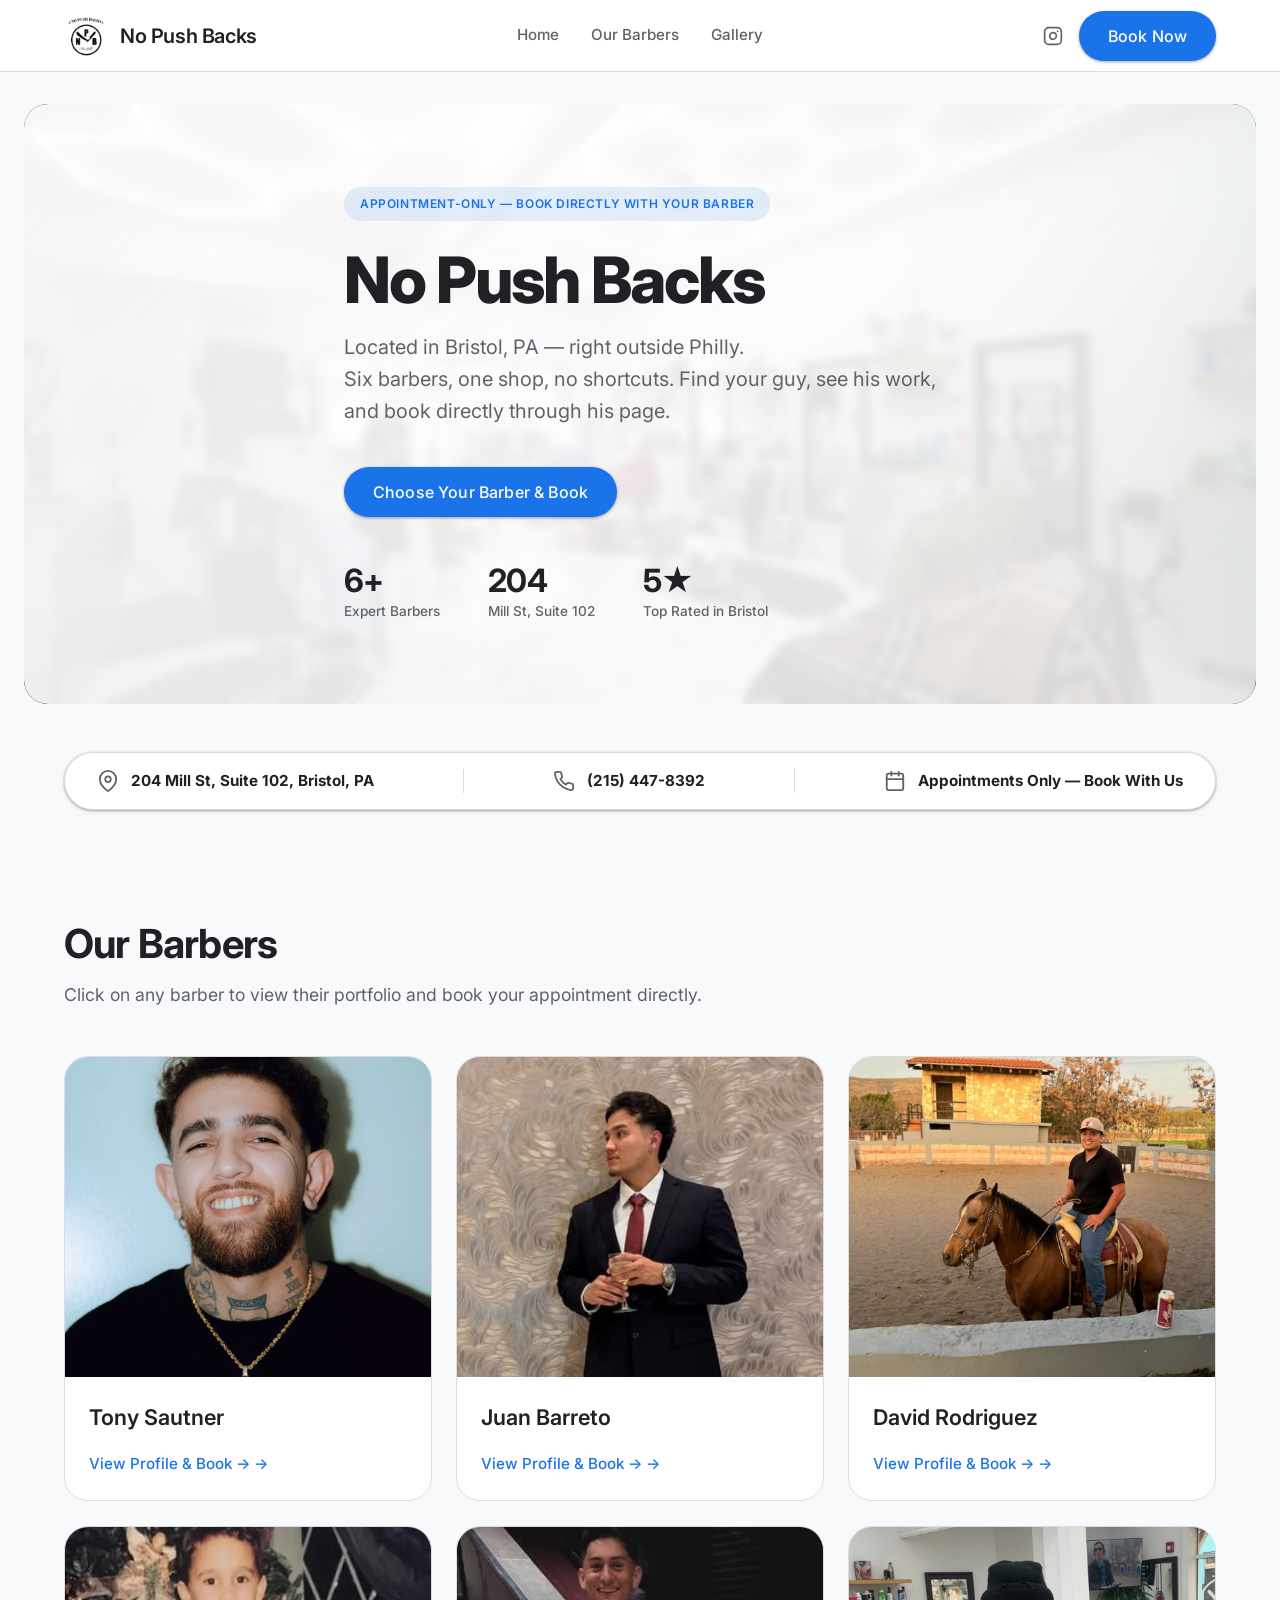
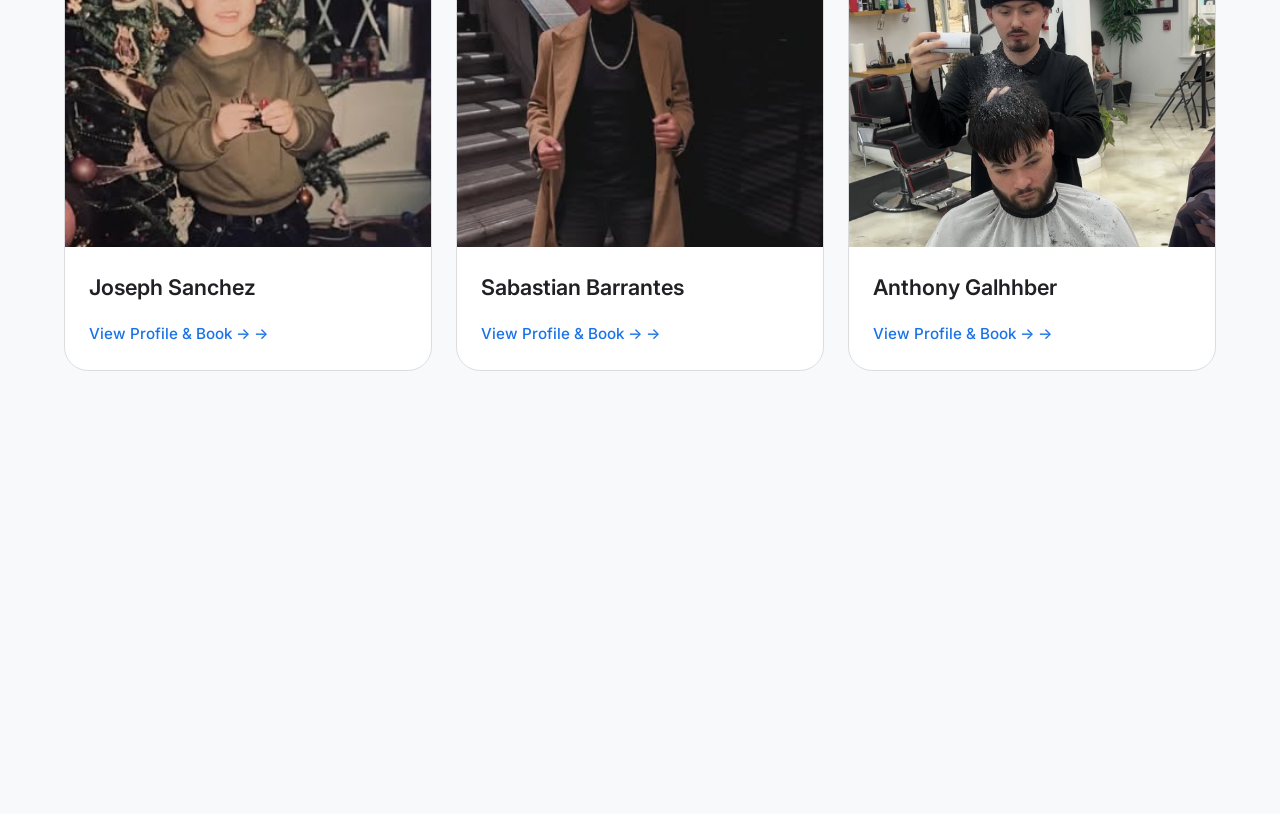
==== index.html @ a03100d1 "Add favicon logo" ====
﻿<!DOCTYPE html>
<html lang="en">
<head>
    <meta charset="UTF-8">
    <meta name="viewport" content="width=device-width, initial-scale=1.0">
    <title>No Push Backs Barbershop | 204 Mill St, Bristol PA</title>
    <link rel="icon" type="image/png" href="favicon.png">
    <meta name="description" content="No Push Backs Barbershop - Bristol, PA's premier barbershop at 204 Mill St Suite 102. Expert cuts by Juan Barreto, Tony Sautner, David Rodriguez, Joseph Sanchez, Sabastian Barrantes & Anthony Galhhber. Call (215) 447-8392.">
    <meta name="keywords" content="barbershop Bristol PA, barber Bristol Pennsylvania, haircut Bristol, No Push Backs barbershop, 204 Mill St barbershop">
    <meta property="og:title" content="No Push Backs Barbershop | Bristol, PA">
    <meta property="og:description" content="Premier barbershop in Bristol, PA. Expert cuts & grooming at 204 Mill St Suite 102. Call (215) 447-8392.">
    <link rel="preconnect" href="https://fonts.googleapis.com">
    <link rel="preconnect" href="https://fonts.gstatic.com" crossorigin>
    <link href="https://fonts.googleapis.com/css2?family=Inter:wght@300;400;500;600;700;800&display=swap" rel="stylesheet">
    <link rel="stylesheet" href="css/style.css">
</head>
<body>
    <header class="main-header">
        <div class="container header-content">
            <div class="logo">
                <img src="npb.jpg" alt="No Push Backs Logo" class="logo-img">
                <div class="logo-text">
                    <h1>No Push Backs</h1>
                </div>
            </div>
            <nav class="main-nav">
                <a href="#hero">Home</a>
                <a href="#barbers">Our Barbers</a>
                <a href="gallery.html">Gallery</a>
            </nav>
            <div class="header-cta">
                <a href="https://www.instagram.com/nopushbacks/?hl=en" target="_blank" class="ig-btn" aria-label="Instagram">
                    <svg xmlns="http://www.w3.org/2000/svg" width="20" height="20" viewBox="0 0 24 24" fill="none" stroke="currentColor" stroke-width="2" stroke-linecap="round" stroke-linejoin="round"><rect x="2" y="2" width="20" height="20" rx="5" ry="5"></rect><path d="M16 11.37A4 4 0 1 1 12.63 8 4 4 0 0 1 16 11.37z"></path><line x1="17.5" y1="6.5" x2="17.51" y2="6.5"></line></svg>
                </a>
                <a href="#barbers" class="btn btn-primary header-book-btn">Book Now</a>
            </div>
        </div>
    </header>

    <main>
        <section id="hero" class="hero">
            <div class="hero-overlay"></div>
            <div class="container hero-content">
                <div class="hero-badge">Appointment-Only &mdash; Book Directly With Your Barber</div>
                <h2 class="hero-title">No Push Backs</h2>
                <p class="hero-sub-name">Barbershop</p>
                <p class="hero-subtitle">Located in Bristol, PA — right outside Philly.<br>Six barbers, one shop, no shortcuts. Find your guy, see his work,<br>and book directly through his page.</p>
                <div class="hero-cta-group"><a href="#barbers" class="btn btn-primary">Choose Your Barber &amp; Book</a></div>
                <div class="hero-stats">
                    <div class="stat">
                        <span class="stat-num">6+</span>
                        <span class="stat-label">Expert Barbers</span>
                    </div>
                    <div class="stat-divider"></div>
                    <div class="stat">
                        <span class="stat-num">204</span>
                        <span class="stat-label">Mill St, Suite 102</span>
                    </div>
                    <div class="stat-divider"></div>
                    <div class="stat">
                        <span class="stat-num">5★</span>
                        <span class="stat-label">Top Rated in Bristol</span>
                    </div>
                </div>
            </div>
            <div class="hero-scroll-indicator">
                <span>Scroll to explore</span>
                <svg xmlns="http://www.w3.org/2000/svg" width="20" height="20" viewBox="0 0 24 24" fill="none" stroke="currentColor" stroke-width="2" stroke-linecap="round" stroke-linejoin="round"><path d="m6 9 6 6 6-6"></path></svg>
            </div>
        </section>

        <section class="location-bar">
            <div class="container location-bar-inner">
                <div class="loc-item">
                    <svg xmlns="http://www.w3.org/2000/svg" width="22" height="22" viewBox="0 0 24 24" fill="none" stroke="currentColor" stroke-width="2" stroke-linecap="round" stroke-linejoin="round"><path d="M21 10c0 7-9 13-9 13s-9-6-9-13a9 9 0 0 1 18 0z"></path><circle cx="12" cy="10" r="3"></circle></svg>
                    <a href="https://maps.google.com/?q=204+Mill+St+Suite+102,+Bristol,+PA+19007" target="_blank" style="text-decoration:none;color:inherit;" class="map-link"><strong>204 Mill St, Suite 102, Bristol, PA</strong></a>
                </div>
                <div class="loc-divider"></div>
                <div class="loc-item">
                    <svg xmlns="http://www.w3.org/2000/svg" width="22" height="22" viewBox="0 0 24 24" fill="none" stroke="currentColor" stroke-width="2" stroke-linecap="round" stroke-linejoin="round"><path d="M22 16.92v3a2 2 0 0 1-2.18 2 19.79 19.79 0 0 1-8.63-3.07 19.5 19.5 0 0 1-6-6 19.79 19.79 0 0 1-3.07-8.67A2 2 0 0 1 4.11 2h3a2 2 0 0 1 2 1.72 12.84 12.84 0 0 0 .7 2.81 2 2 0 0 1-.45 2.11L8.09 9.91a16 16 0 0 0 6 6l1.27-1.27a2 2 0 0 1 2.11-.45 12.84 12.84 0 0 0 2.81.7A2 2 0 0 1 22 16.92z"></path></svg>
                    <a href="tel:2154478392"><strong>(215) 447-8392</strong></a>
                </div>
                <div class="loc-divider"></div>
                <div class="loc-item">
                    <svg xmlns="http://www.w3.org/2000/svg" width="22" height="22" viewBox="0 0 24 24" fill="none" stroke="currentColor" stroke-width="2" stroke-linecap="round" stroke-linejoin="round"><rect x="3" y="4" width="18" height="18" rx="2" ry="2"></rect><line x1="16" y1="2" x2="16" y2="6"></line><line x1="8" y1="2" x2="8" y2="6"></line><line x1="3" y1="10" x2="21" y2="10"></line></svg>
                    <strong>Appointments Only &mdash; Book With Us</strong>
                </div>
            </div>
        </section>

        <section id="barbers" class="barbers-section">
            <div class="container">
                <div class="section-header">
                    <h2>Our Barbers</h2>
                    <p>Click on any barber to view their portfolio and book your appointment directly.</p>
                </div>
                <div id="barber-grid" class="barber-grid"></div>
            </div>
        </section>
    </main>

    <footer>
        <div class="container footer-content">
            <div class="footer-brand">
                <img src="npb.jpg" alt="No Push Backs Logo" class="footer-logo">
                <h3>No Push Backs</h3>
                <p>Barbershop</p>
            </div>
            <div class="footer-contact">
                <h4>Find Us</h4>
                <a href="https://maps.google.com/?q=204+Mill+St+Suite+102,+Bristol,+PA+19007" target="_blank" style="text-decoration:none;color:inherit;" class="map-link"><p>204 Mill St, Suite 102</p>
                <p>Bristol, PA</p></a>
                <a href="tel:2154478392">(215) 447-8392</a>
            </div>
            <div class="footer-social">
                <h4>Follow Us</h4>
                <a href="https://www.instagram.com/nopushbacks/?hl=en" target="_blank" class="footer-ig"><svg xmlns="http://www.w3.org/2000/svg" width="20" height="20" viewBox="0 0 24 24" fill="none" stroke="currentColor" stroke-width="2" stroke-linecap="round" stroke-linejoin="round"><rect x="2" y="2" width="20" height="20" rx="5" ry="5"></rect><path d="M16 11.37A4 4 0 1 1 12.63 8 4 4 0 0 1 16 11.37z"></path><line x1="17.5" y1="6.5" x2="17.51" y2="6.5"></line></svg> @nopushbacks</a>
            </div>
        </div>
        <div class="footer-bottom">
            <p>&copy; 2026 No Push Backs Barbershop. All rights reserved. | Bristol, PA</p>
        </div>
    </footer>

    <dialog id="profile-modal" class="profile-modal">
        <div class="modal-content">
            <button id="close-modal" class="close-btn" aria-label="Close modal">
                <svg xmlns="http://www.w3.org/2000/svg" width="28" height="28" viewBox="0 0 24 24" fill="none" stroke="currentColor" stroke-width="2" stroke-linecap="round" stroke-linejoin="round"><line x1="18" y1="6" x2="6" y2="18"></line><line x1="6" y1="6" x2="18" y2="18"></line></svg>
            </button>
            <div class="modal-body">
                <div class="modal-header-info">
                    <img id="modal-barber-img" src="" alt="Barber Profile" class="modal-avatar">
                    <div class="modal-text-group">
                        <h2 id="modal-barber-name">Barber Name</h2>
                        <p id="modal-barber-bio" class="modal-bio"></p>
                        <div class="modal-action-buttons">
                            <a id="modal-booking-link" href="#" target="_blank" class="btn btn-primary modal-book-btn">Book Appointment</a>
                            <a id="modal-instagram-link" href="#" target="_blank" class="btn btn-outline modal-ig-btn">
                                <svg xmlns="http://www.w3.org/2000/svg" width="18" height="18" viewBox="0 0 24 24" fill="none" stroke="currentColor" stroke-width="2" stroke-linecap="round" stroke-linejoin="round"><rect x="2" y="2" width="20" height="20" rx="5" ry="5"></rect><path d="M16 11.37A4 4 0 1 1 12.63 8 4 4 0 0 1 16 11.37z"></path><line x1="17.5" y1="6.5" x2="17.51" y2="6.5"></line></svg>
                                Instagram
                            </a>
                        </div>
                    </div>
                </div>
                <div class="gallery-section">
                    <h3>Portfolio</h3>
                    <div id="modal-gallery" class="modal-gallery-grid"></div>
                </div>
            </div>
        </div>
    </dialog>

    <script src="js/script.js"></script>
</body>
</html>
---- css/style.css ----
﻿/* ===== HIGH-END GOOGLE / MATERIAL 3 THEME ===== */
:root {
    --bg-page:         #F8F9FA;
    --bg-surface:      #FFFFFF;
    --text-primary:    #202124;
    --text-secondary:  #5F6368;
    --border-color:    #DADCE0;
    --accent-color:    #1A73E8;
    --accent-hover:    #1557B0;
    --dark-surface:    #202124;
    --dark-text:       #E8EAED;
    
    --font-main: 'Inter', -apple-system, BlinkMacSystemFont, "Segoe UI", Roboto, Helvetica, Arial, sans-serif, "Apple Color Emoji", "Segoe UI Emoji", "Segoe UI Symbol";
    
    --transition-fast: 0.2s cubic-bezier(0.4, 0.0, 0.2, 1);
    --shadow-1: 0 1px 2px 0 rgba(60,64,67,0.3), 0 1px 3px 1px rgba(60,64,67,0.15);
    --shadow-2: 0 1px 2px 0 rgba(60,64,67,0.3), 0 2px 6px 2px rgba(60,64,67,0.15);
    --shadow-3: 0 4px 6px 0 rgba(60,64,67,0.3), 0 8px 24px 3px rgba(60,64,67,0.15);
    
    --radius-sm: 8px;
    --radius-md: 16px;
    --radius-lg: 24px;
    --radius-pill: 100px;
}

* { margin: 0; padding: 0; box-sizing: border-box; }
html { scroll-behavior: smooth; }
body {
    background-color: var(--bg-page);
    color: var(--text-primary);
    font-family: var(--font-main);
    line-height: 1.5;
    -webkit-font-smoothing: antialiased;
}

a { text-decoration: none; color: inherit; transition: color var(--transition-fast); }
.container { max-width: 1200px; margin: 0 auto; padding: 0 24px; }

/* ===== HEADER ===== */
.main-header {
    background: rgba(255,255,255,0.9);
    backdrop-filter: blur(8px);
    -webkit-backdrop-filter: blur(8px);
    min-height: 72px;
    border-bottom: 1px solid var(--border-color);
    position: fixed;
    width: 100%;
    top: 0;
    z-index: 1000;
    display: flex;
    align-items: center;
}
.header-content {
    display: flex;
    justify-content: space-between;
    align-items: center;
    width: 100%;
}
.logo { display: flex; align-items: center; gap: 12px; flex: 1; min-width: max-content; }
.logo-img {
    height: 44px; width: 44px;
    border-radius: var(--radius-pill);
    object-fit: cover;
}
.logo-text h1 { 
    font-size: 1.25rem; 
    font-weight: 600; 
    letter-spacing: -0.02em; 
    color: var(--text-primary); 
}
.logo-tagline { display: none; }

.logo-text h1 { white-space: nowrap; }

.main-nav {
    display: flex; gap: 32px;
    flex: 1.5; justify-content: center;
}
.main-nav a { 
    font-weight: 500; font-size: 0.95rem; 
    color: var(--text-secondary); 
    white-space: nowrap;
}
.main-nav a:hover { color: var(--text-primary); }


.header-cta {
    display: flex; gap: 16px; align-items: center;
    flex: 1; justify-content: flex-end;
}
.ig-btn {
    display: flex; align-items: center; justify-content: center;
    color: var(--text-secondary);
    transition: color var(--transition-fast);
}
.ig-btn:hover { color: var(--accent-color); }
.header-book-btn {
    padding: 8px 20px;
    font-size: 0.9rem;
    white-space: nowrap;
}

/* ===== HERO (Contained Style) ===== */
.hero {
    margin: 104px 24px 48px;
    border-radius: var(--radius-lg);
    background-image: url('../hero-bg.jpg');
    background-size: cover; background-position: center;
    position: relative;
    overflow: hidden;
    min-height: 600px;
    display: flex;
    align-items: center;
}
.hero-overlay {
    position: absolute; inset: 0;
    background: linear-gradient(135deg, rgba(255,255,255,0.95) 0%, rgba(248,249,250,0.85) 100%);
    backdrop-filter: blur(4px);
}
.hero-content {
    position: relative; z-index: 1;
    max-width: 800px;
    padding: 60px;
}
.hero-badge {
    display: inline-flex; align-items: center;
    background: rgba(26, 115, 232, 0.1); 
    color: var(--accent-color);
    font-size: 0.75rem; font-weight: 600;
    text-transform: uppercase; letter-spacing: 0.05em;
    padding: 8px 16px; border-radius: var(--radius-pill);
    margin-bottom: 24px;
}
.hero-title {
    font-size: 4rem; font-weight: 800;
    line-height: 1.1; letter-spacing: -0.03em;
    color: var(--text-primary);
    margin-bottom: 16px;
}
.hero-sub-name { display: none; }
.hero-subtitle {
    font-size: 1.25rem; color: var(--text-secondary);
    margin-bottom: 40px; line-height: 1.6; font-weight: 400;
}
.hero-cta-group {
    display: flex; gap: 16px; align-items: center;
    margin-bottom: 48px;
}
.btn {
    display: inline-flex; align-items: center; justify-content: center;
    padding: 12px 28px; font-weight: 500; font-size: 1rem;
    border-radius: var(--radius-pill); cursor: pointer;
    transition: all var(--transition-fast);
    border: 1px solid transparent; letter-spacing: 0.01em;
}
.btn-primary {
    background-color: var(--accent-color); color: #fff;
    box-shadow: var(--shadow-1);
}
.btn-primary:hover {
    background-color: var(--accent-hover); box-shadow: var(--shadow-2);
}

.hero-stats {
    display: flex; gap: 48px;
    align-items: center;
}
.stat { display: flex; flex-direction: column; }
.stat-num {
    font-size: 2rem; color: var(--text-primary);
    font-weight: 700; line-height: 1; letter-spacing: -0.02em;
}
.stat-label {
    font-size: 0.85rem; color: var(--text-secondary);
    font-weight: 500; margin-top: 4px;
}
.stat-divider { display: none; }
.hero-scroll-indicator { display: none; }

/* ===== LOCATION BAR ===== */
.location-bar {
    max-width: 1152px; margin: 0 auto 64px auto;
    background: var(--bg-surface);
    border: 1px solid var(--border-color);
    border-radius: var(--radius-pill);
    padding: 16px 32px;
    box-shadow: var(--shadow-1);
}
.location-bar-inner {
    display: flex; justify-content: space-between;
    align-items: center; width: 100%; padding: 0;
}
.loc-item {
    display: flex; align-items: center; gap: 12px;
    font-size: 0.95rem; color: var(--text-primary); font-weight: 500;
}
.loc-item svg { color: var(--text-secondary); }
.loc-item a:hover { color: var(--accent-color); }
.loc-divider { width: 1px; height: 24px; background: var(--border-color); }

/* ===== BARBERS ===== */
.barbers-section { padding: 40px 0 96px; background: var(--bg-page); }
.section-header { text-align: left; margin-bottom: 48px; display: flex; flex-direction: column; }
.section-header h2 {
    font-size: 2.5rem; font-weight: 700; color: var(--text-primary);
    letter-spacing: -0.02em;
}
.section-header h2::after { display: none; }
.section-header p { font-size: 1.1rem; color: var(--text-secondary); margin-top: 8px; }

.barber-grid {
    display: grid; grid-template-columns: repeat(3, 1fr); gap: 24px;
}
.barber-card {
    background: var(--bg-surface);
    border-radius: var(--radius-lg); overflow: hidden;
    transition: all var(--transition-fast);
    cursor: pointer;
    border: 1px solid var(--border-color);
    display: flex; flex-direction: column;
}
.barber-card:hover {
    transform: translateY(-4px);
    box-shadow: var(--shadow-2);
}
.barber-img-container { width: 100%; height: 320px; overflow: hidden; }
.barber-img {
    width: 100%; height: 100%; object-fit: cover;
    transition: transform 0.4s ease;
}
.barber-card:hover .barber-img { transform: scale(1.02); }
.barber-info { padding: 24px; display: flex; flex-direction: column; align-items: flex-start; }
.barber-name {
    font-size: 1.35rem; font-weight: 600; color: var(--text-primary); margin-bottom: 4px;
}
.barber-role { display: none; }
.view-profile-text {
    color: var(--accent-color); font-weight: 500; font-size: 0.95rem;
    display: flex; align-items: center; gap: 4px; margin-top: 16px;
}
.view-profile-text::after { content: '\2192'; transition: transform 0.2s; }
.barber-card:hover .view-profile-text::after { transform: translateX(4px); }

/* ===== MODAL ===== */
.profile-modal {
    border: none; border-radius: var(--radius-lg);
    background: var(--bg-surface); color: var(--text-primary);
    padding: 0; max-width: 900px; width: 92%;
    max-height: 90vh; margin: auto;
    box-shadow: var(--shadow-3);
}
.profile-modal::backdrop {
    background: rgba(32, 33, 36, 0.6);
    backdrop-filter: blur(4px);
}
.modal-content { display: flex; flex-direction: column; max-height: 90vh; }
.close-btn {
    position: absolute; top: 24px; right: 24px;
    background: rgba(248, 249, 250, 0.8); backdrop-filter: blur(4px);
    border: none; color: var(--text-secondary);
    cursor: pointer; border-radius: var(--radius-pill);
    width: 40px; height: 40px;
    display: flex; align-items: center; justify-content: center;
    z-index: 10; transition: background 0.2s, color 0.2s;
}
.close-btn:hover { background: #E8EAED; color: var(--text-primary); }
.modal-body { overflow-y: auto; padding: 48px; }
.modal-header-info {
    display: flex; gap: 40px; align-items: center;
    margin-bottom: 40px;
}
.modal-avatar {
    width: 180px; height: 180px;
    border-radius: var(--radius-pill); object-fit: cover;
    flex-shrink: 0;
}
.modal-text-group h2 {
    font-size: 2.5rem; font-weight: 700; color: var(--text-primary); margin-bottom: 12px; letter-spacing: -0.02em;
}
.accent-text { display: none; }
.modal-bio {
    color: var(--text-secondary); font-size: 1.05rem;
    line-height: 1.6; margin-bottom: 24px;
}
.modal-book-btn { /* Inherits from .btn and .btn-primary */ }

.gallery-section { border-top: 1px solid var(--border-color); padding-top: 40px; }
.gallery-section h3 {
    font-size: 1.5rem; font-weight: 600; color: var(--text-primary);
    margin-bottom: 24px; text-align: left;
}
.modal-gallery-grid {
    display: grid; grid-template-columns: repeat(4, 1fr); gap: 16px;
}
.gallery-img {
    width: 100%; aspect-ratio: 1; object-fit: cover;
    border-radius: var(--radius-md);
    cursor: pointer; transition: opacity 0.2s;
}
.gallery-img:hover { opacity: 0.9; }

/* ===== FOOTER ===== */
footer {
    background: var(--bg-surface); border-top: 1px solid var(--border-color);
    color: var(--text-primary); padding: 64px 0 32px;
}
.footer-content {
    display: grid; grid-template-columns: 2fr 1fr 1fr; gap: 48px; margin-bottom: 64px;
}
.footer-brand { display: flex; flex-direction: column; gap: 12px; }
.footer-logo {
    width: 40px; height: 40px; border-radius: 8px;
    object-fit: cover;
}
.footer-brand h3 { font-size: 1.25rem; font-weight: 600; }
.footer-brand p { color: var(--text-secondary); font-size: 0.95rem; }

.footer-contact h4, .footer-social h4 {
    font-size: 0.85rem; font-weight: 600; color: var(--text-primary);
    margin-bottom: 16px; text-transform: uppercase; letter-spacing: 0.05em;
}
.footer-contact p, .footer-contact a {
    color: var(--text-secondary); margin-bottom: 12px;
    display: block; font-size: 0.95rem;
}
.footer-contact a:hover { color: var(--accent-color); }
.footer-ig {
    display: inline-flex; align-items: center; gap: 8px;
    color: var(--text-secondary); font-size: 0.95rem;
}
.footer-ig:hover { color: var(--accent-color); }
.footer-bottom {
    text-align: left; padding-top: 24px;
    border-top: 1px solid var(--border-color);
    color: var(--text-secondary); font-size: 0.85rem;
}

/* ============== RESPONSIVE ============== */
@media (max-width: 1024px) {
    .container { padding: 0 20px; }
    .hero { margin: 88px 16px 32px; min-height: 500px; padding: 40px; }
    .hero-content { padding: 0; }
    .hero-title { font-size: 3rem; }
    .barber-grid { grid-template-columns: repeat(2, 1fr); }
    .main-nav {
    display: flex; gap: 32px;
    flex: 1.5; justify-content: center;
}
}

@media (max-width: 768px) {
    .header-content { flex-direction: column; gap: 16px; padding: 16px 0; }
    .main-header { position: relative; } 
    .logo { display: flex; align-items: center; gap: 12px; flex: 1; min-width: max-content; }
    .main-nav {
    display: flex; gap: 32px;
    flex: 1.5; justify-content: center;
}
    .header-cta { display: none; }
    .hero { margin: 16px; padding: 32px 20px; border-radius: var(--radius-md); min-height: auto;}
    .hero-title { font-size: 2.25rem; }
    .hero-subtitle { font-size: 1rem; margin-bottom: 24px; }
    .hero-stats { flex-direction: column; align-items: flex-start; gap: 16px; }
    .location-bar { margin: 0 16px 40px; padding: 24px; border-radius: var(--radius-md); height: auto; display: block;}
    .location-bar-inner { flex-direction: column; gap: 16px; align-items: flex-start; }
    .loc-divider { display: none; }
    .section-header h2 { font-size: 2rem; }
    .barber-grid { grid-template-columns: 1fr; }
    .modal-content { max-height: 95vh; }
    .profile-modal { width: 95%; margin: 16px; border-radius: var(--radius-md); }
    .modal-body { padding: 24px; }
    .modal-header-info { flex-direction: column; text-align: left; align-items: flex-start; gap: 24px; }
    .modal-avatar { width: 100px; height: 100px; }
    .modal-text-group h2 { font-size: 1.75rem; }
    .modal-gallery-grid { grid-template-columns: repeat(2, 1fr); }
    .footer-content { grid-template-columns: 1fr; gap: 32px; }
}


/* ===== PAGE TRANSITION ANIMATIONS ===== */
.fade-in-section {
    opacity: 0;
    transform: translateY(20px);
    visibility: hidden;
    transition: opacity 0.8s ease-out, transform 0.8s ease-out;
    will-change: opacity, transform;
}

.fade-in-section.is-visible {
    opacity: 1;
    transform: translateY(0);
    visibility: visible;
}

/* Page load fade in */
main, footer {
    animation: fadeInPage 0.8s ease-out forwards;
}

.main-header {
    animation: fadeDownHeader 0.5s ease-out forwards;
}

@keyframes fadeInPage {
    from {
        opacity: 0;
        transform: translateY(15px);
    }
    to {
        opacity: 1;
        transform: translateY(0);
    }
}

@keyframes fadeDownHeader {
    from {
        opacity: 0;
        transform: translateY(-15px);
    }
    to {
        opacity: 1;
        transform: translateY(0);
    }
}


/* ===== MODAL ANIMATION ===== */
.profile-modal {
    opacity: 0;
    transform: scale(0.95);
    transition: opacity 0.3s cubic-bezier(0.16, 1, 0.3, 1), transform 0.3s cubic-bezier(0.16, 1, 0.3, 1);
    display: none; /* Changed from default block when not open for clean transition */
}

/* When the dialog is open */
.profile-modal[open] {
    display: block;
    opacity: 1;
    transform: scale(1);
}

/* Backdrop animation */
.profile-modal::backdrop {
    background: rgba(32, 33, 36, 0);
    backdrop-filter: blur(0px);
    transition: background 0.3s ease, backdrop-filter 0.3s ease;
}

.profile-modal[open]::backdrop {
    background: rgba(32, 33, 36, 0.6);
    backdrop-filter: blur(4px);
}

/* Animate content inside modal for a staggered effect */
.modal-content > * {
    opacity: 0;
    transform: translateY(10px);
    transition: opacity 0.4s ease 0.1s, transform 0.4s ease 0.1s;
}

.profile-modal[open] .modal-content > * {
    opacity: 1;
    transform: translateY(0);
}

/* Delay gallery grid animation slightly more */
.profile-modal[open] .modal-content .gallery-section {
    transition-delay: 0.2s;
}

/* ===== MODAL ANIMATION FIXES ===== */
.profile-modal[open] {
    display: block;
    animation: modalSlideIn 0.3s cubic-bezier(0.16, 1, 0.3, 1) forwards;
}

.profile-modal[open]::backdrop {
    animation: backdropFadeIn 0.3s ease forwards;
}

.profile-modal.hide {
    animation: modalSlideOut 0.3s cubic-bezier(0.16, 1, 0.3, 1) forwards;
}

.profile-modal.hide::backdrop {
    animation: backdropFadeOut 0.3s ease forwards;
}

@keyframes modalSlideIn {
    from { opacity: 0; transform: scale(0.95) translateY(20px); }
    to { opacity: 1; transform: scale(1) translateY(0); }
}

@keyframes modalSlideOut {
    from { opacity: 1; transform: scale(1) translateY(0); }
    to { opacity: 0; transform: scale(0.95) translateY(20px); display: none; }
}

@keyframes backdropFadeIn {
    from { background: rgba(32, 33, 36, 0); backdrop-filter: blur(0px); }
    to { background: rgba(32, 33, 36, 0.6); backdrop-filter: blur(4px); }
}

@keyframes backdropFadeOut {
    from { background: rgba(32, 33, 36, 0.6); backdrop-filter: blur(4px); }
    to { background: rgba(32, 33, 36, 0); backdrop-filter: blur(0px); }
}

/* Modal Action Buttons */
.modal-action-buttons {
    display: flex;
    gap: 12px;
    margin-top: auto;
}

.modal-action-buttons .btn {
    flex: 1;
    display: flex;
    align-items: center;
    justify-content: center;
    gap: 8px;
    padding: 10px 16px;
}

.btn-outline {
    background-color: transparent;
    color: var(--text-primary);
    border: 1px solid var(--border-color);
    border-radius: 50px;
    text-decoration: none;
    font-weight: 500;
    font-size: 0.95rem;
    transition: all var(--transition-fast);
}

.btn-outline:hover {
    border-color: var(--text-primary);
    background-color: var(--surface-bg);
}

@media (max-width: 480px) {
    .modal-action-buttons {
        flex-direction: column;
    }
}
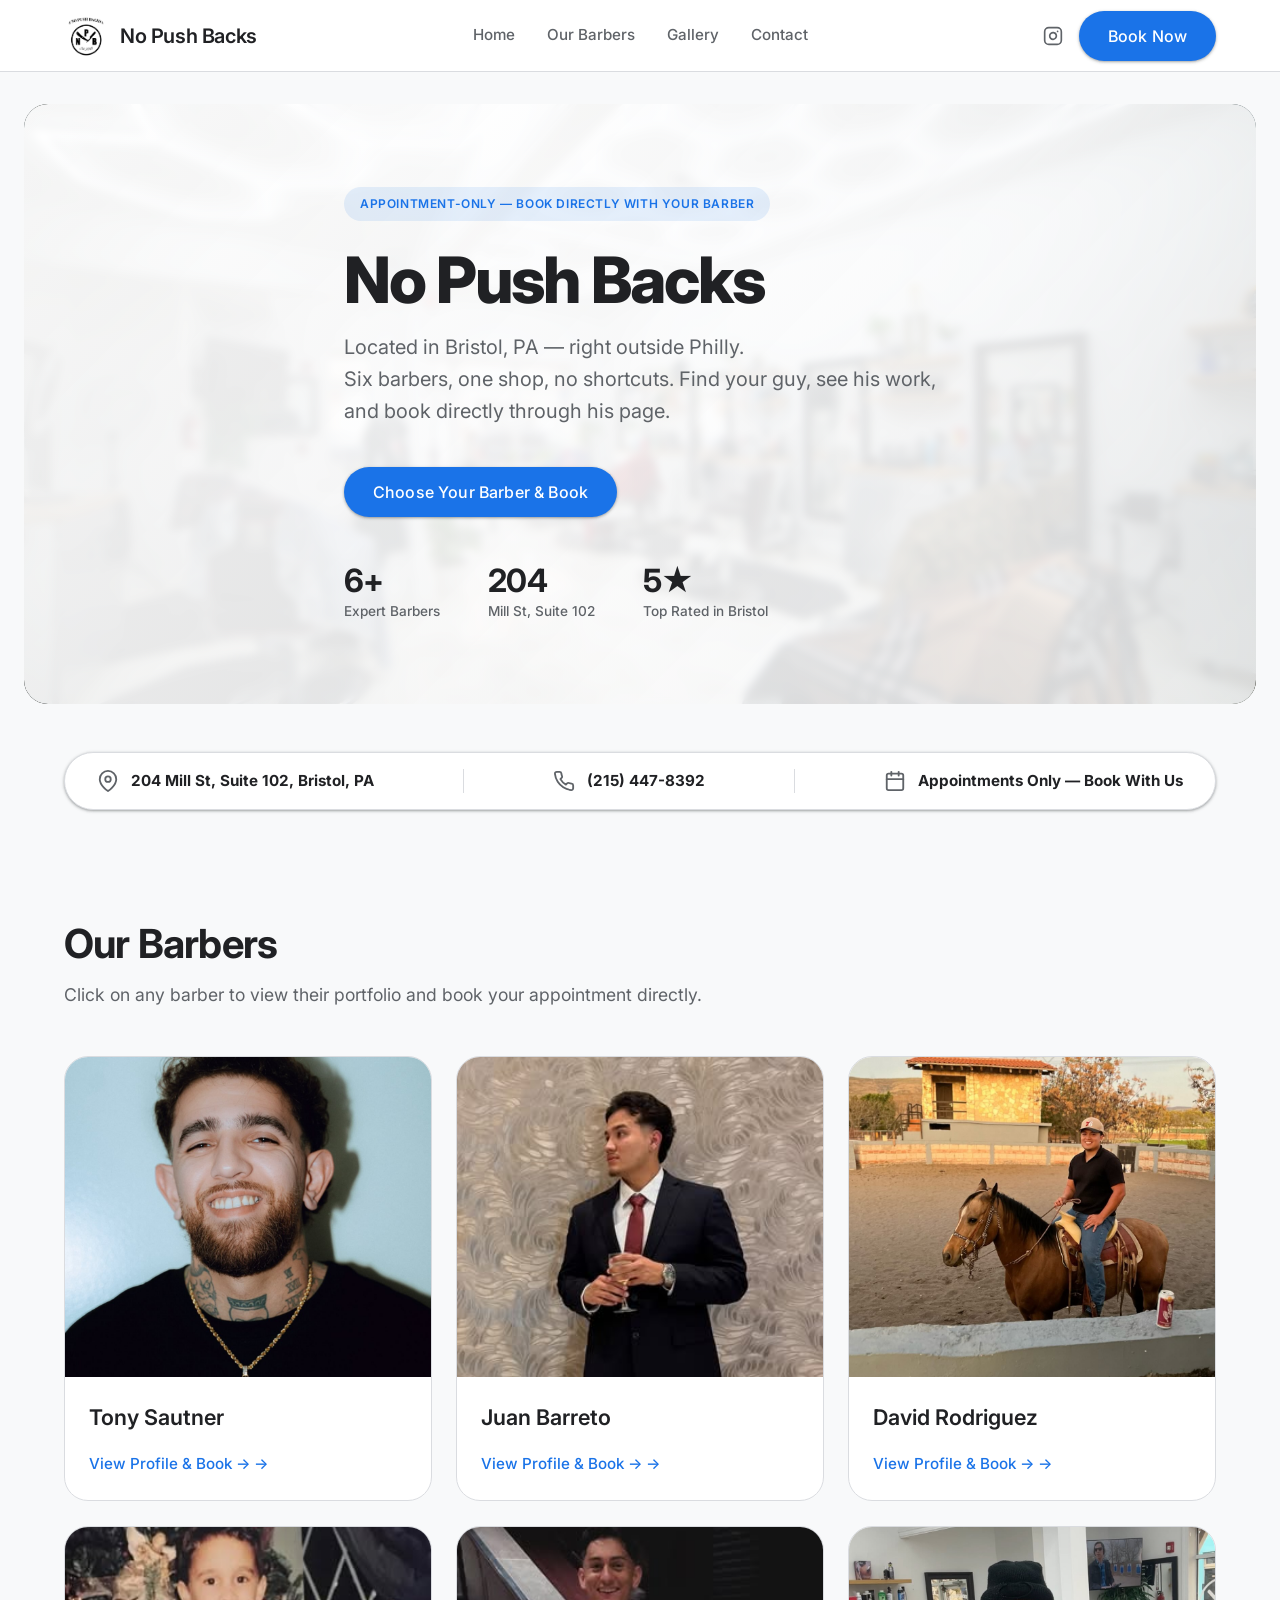
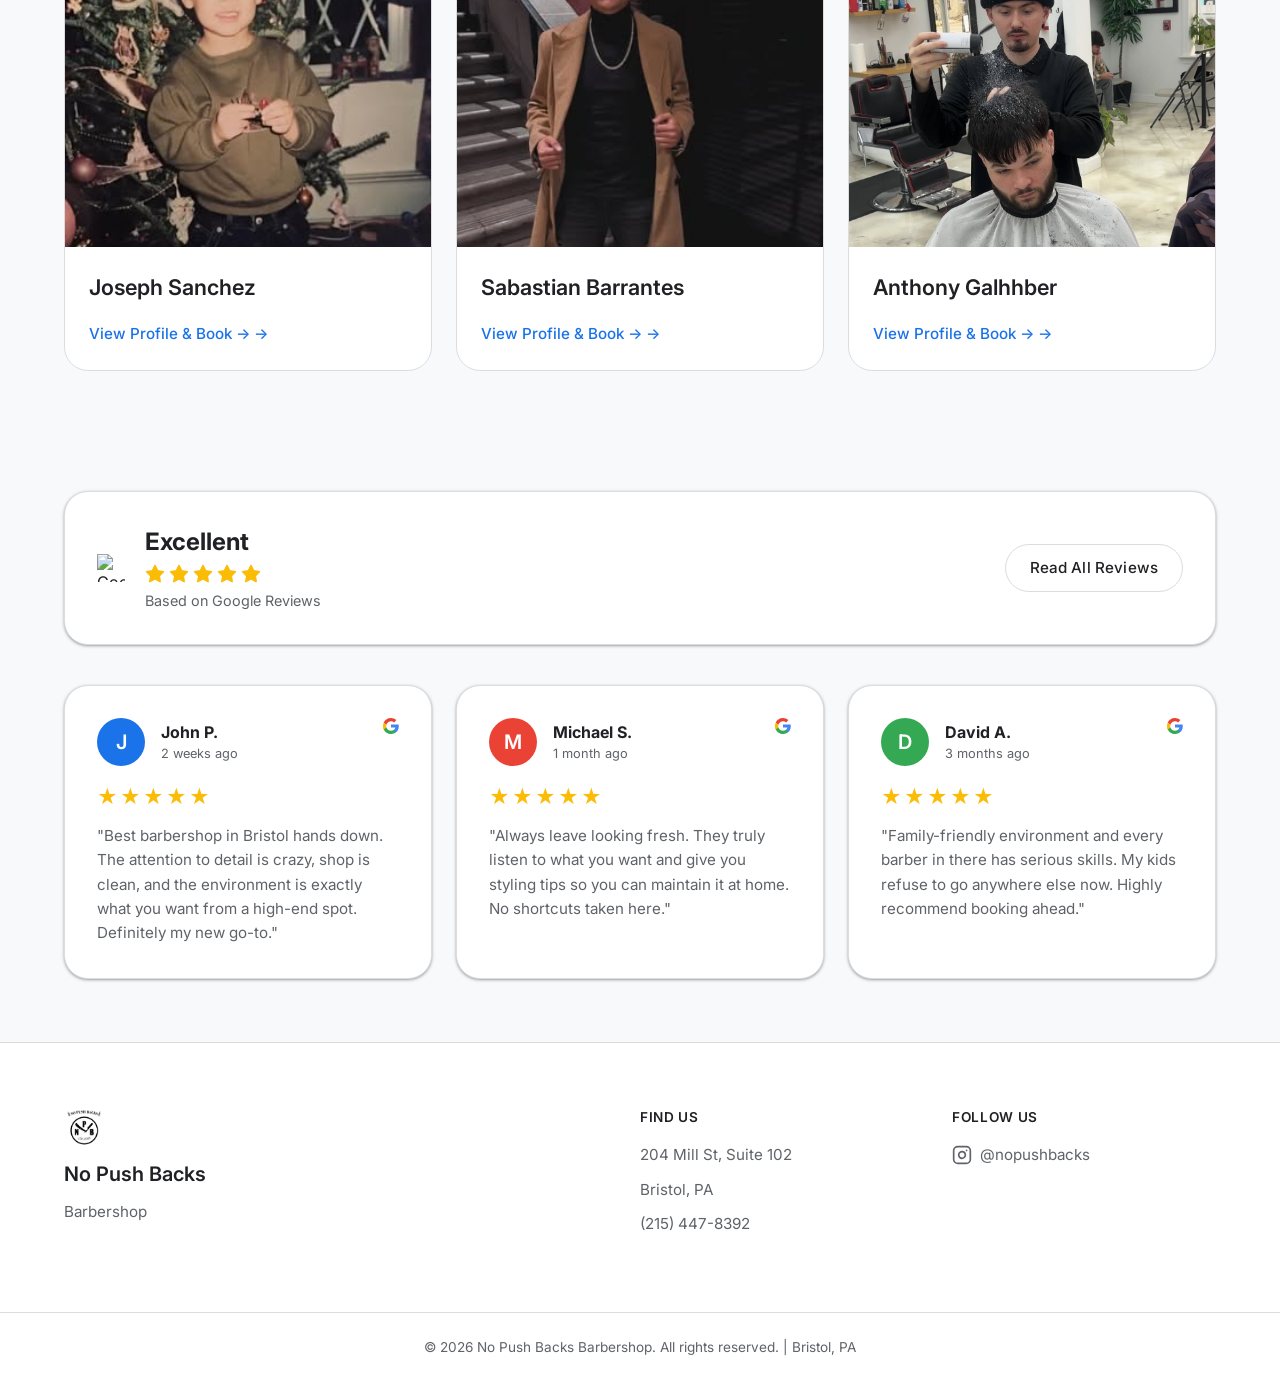
==== commit 09a1f64d: "Swap testimonials to bottom, fix missing Google icon, make top left logo fully clickable to reload" ====
--- a/index.html
+++ b/index.html
@@ -17,16 +17,17 @@
 <body>
     <header class="main-header">
         <div class="container header-content">
-            <div class="logo">
+            <a href="index.html" class="logo" style="text-decoration: none; color: inherit; user-select: none; -webkit-user-select: none; outline: none; -webkit-tap-highlight-color: transparent; cursor: pointer;">
                 <img src="npb.jpg" alt="No Push Backs Logo" class="logo-img">
                 <div class="logo-text">
-                    <h1>No Push Backs</h1>
-                </div>
-            </div>
+                    <h1 style="margin: 0;">No Push Backs</h1>
+                </div>
+            </a>
             <nav class="main-nav">
                 <a href="#hero">Home</a>
                 <a href="#barbers">Our Barbers</a>
                 <a href="gallery.html">Gallery</a>
+                <a href="contact.html">Contact</a>
             </nav>
             <div class="header-cta">
                 <a href="https://www.instagram.com/nopushbacks/?hl=en" target="_blank" class="ig-btn" aria-label="Instagram">
@@ -95,6 +96,76 @@
                     <p>Click on any barber to view their portfolio and book your appointment directly.</p>
                 </div>
                 <div id="barber-grid" class="barber-grid"></div>
+            </div>
+        </section>
+
+        
+        <section class="reviews-section fade-in-section">
+            <div class="container">
+                <div class="reviews-header">
+                    <div class="google-badge">
+                        <img src="https://www.google.com/images/branding/googleg/1x/googleg_standard_color_128dp.png" alt="Google" width="28" height="28">
+                        <div>
+                            <h2>Excellent</h2>
+                            <div class="stars">
+                                <svg xmlns="http://www.w3.org/2000/svg" width="20" height="20" viewBox="0 0 24 24" fill="#fbbc05" stroke="#fbbc05" stroke-width="2" stroke-linecap="round" stroke-linejoin="round"><polygon points="12 2 15.09 8.26 22 9.27 17 14.14 18.18 21.02 12 17.77 5.82 21.02 7 14.14 2 9.27 8.91 8.26 12 2"></polygon></svg>
+                                <svg xmlns="http://www.w3.org/2000/svg" width="20" height="20" viewBox="0 0 24 24" fill="#fbbc05" stroke="#fbbc05" stroke-width="2" stroke-linecap="round" stroke-linejoin="round"><polygon points="12 2 15.09 8.26 22 9.27 17 14.14 18.18 21.02 12 17.77 5.82 21.02 7 14.14 2 9.27 8.91 8.26 12 2"></polygon></svg>
+                                <svg xmlns="http://www.w3.org/2000/svg" width="20" height="20" viewBox="0 0 24 24" fill="#fbbc05" stroke="#fbbc05" stroke-width="2" stroke-linecap="round" stroke-linejoin="round"><polygon points="12 2 15.09 8.26 22 9.27 17 14.14 18.18 21.02 12 17.77 5.82 21.02 7 14.14 2 9.27 8.91 8.26 12 2"></polygon></svg>
+                                <svg xmlns="http://www.w3.org/2000/svg" width="20" height="20" viewBox="0 0 24 24" fill="#fbbc05" stroke="#fbbc05" stroke-width="2" stroke-linecap="round" stroke-linejoin="round"><polygon points="12 2 15.09 8.26 22 9.27 17 14.14 18.18 21.02 12 17.77 5.82 21.02 7 14.14 2 9.27 8.91 8.26 12 2"></polygon></svg>
+                                <svg xmlns="http://www.w3.org/2000/svg" width="20" height="20" viewBox="0 0 24 24" fill="#fbbc05" stroke="#fbbc05" stroke-width="2" stroke-linecap="round" stroke-linejoin="round"><polygon points="12 2 15.09 8.26 22 9.27 17 14.14 18.18 21.02 12 17.77 5.82 21.02 7 14.14 2 9.27 8.91 8.26 12 2"></polygon></svg>
+                            </div>
+                            <span class="review-score">Based on Google Reviews</span>
+                        </div>
+                    </div>
+                    <a href="https://share.google/1DiK7yxvi7BHwCEg1" target="_blank" class="btn btn-outline google-btn">Read All Reviews</a>
+                </div>
+
+                <div class="reviews-grid">
+                    <div class="review-card">
+                        <div class="review-user">
+                            <div class="user-avatar" style="background-color: #1a73e8;">J</div>
+                            <div class="user-info">
+                                <strong>John P.</strong>
+                                <span>2 weeks ago</span>
+                            </div>
+                            <svg class="g-icon" xmlns="http://www.w3.org/2000/svg" width="16" height="16" viewBox="0 0 24 24"><path fill="#4285F4" d="M23.64 12.2c0-.82-.07-1.62-.2-2.4H12v4.56h6.52a5.56 5.56 0 0 1-2.42 3.65v3.04h3.91c2.3-2.12 3.63-5.24 3.63-8.85z"/><path fill="#34A853" d="M12 24c3.27 0 6.02-1.08 8.03-2.93l-3.91-3.04c-1.09.73-2.48 1.16-4.12 1.16-3.17 0-5.85-2.14-6.81-5.02H1.14v3.13A11.96 11.96 0 0 0 12 24z"/><path fill="#FBBC05" d="M5.19 14.17a7.22 7.22 0 0 1 0-4.34V6.7H1.14a11.97 11.97 0 0 0 0 10.6l4.05-3.13z"/><path fill="#EA4335" d="M12 4.81c1.78 0 3.38.61 4.64 1.8l3.48-3.48A11.95 11.95 0 0 0 12 0 11.96 11.96 0 0 0 1.14 6.7l4.05 3.13c.96-2.88 3.64-5.02 6.81-5.02z"/></svg>
+                        </div>
+                        <div class="review-stars">
+                            ★★★★★
+                        </div>
+                        <p class="review-text">"Best barbershop in Bristol hands down. The attention to detail is crazy, shop is clean, and the environment is exactly what you want from a high-end spot. Definitely my new go-to."</p>
+                    </div>
+
+                    <div class="review-card">
+                        <div class="review-user">
+                            <div class="user-avatar" style="background-color: #ea4335;">M</div>
+                            <div class="user-info">
+                                <strong>Michael S.</strong>
+                                <span>1 month ago</span>
+                            </div>
+                            <svg class="g-icon" xmlns="http://www.w3.org/2000/svg" width="16" height="16" viewBox="0 0 24 24"><path fill="#4285F4" d="M23.64 12.2c0-.82-.07-1.62-.2-2.4H12v4.56h6.52a5.56 5.56 0 0 1-2.42 3.65v3.04h3.91c2.3-2.12 3.63-5.24 3.63-8.85z"/><path fill="#34A853" d="M12 24c3.27 0 6.02-1.08 8.03-2.93l-3.91-3.04c-1.09.73-2.48 1.16-4.12 1.16-3.17 0-5.85-2.14-6.81-5.02H1.14v3.13A11.96 11.96 0 0 0 12 24z"/><path fill="#FBBC05" d="M5.19 14.17a7.22 7.22 0 0 1 0-4.34V6.7H1.14a11.97 11.97 0 0 0 0 10.6l4.05-3.13z"/><path fill="#EA4335" d="M12 4.81c1.78 0 3.38.61 4.64 1.8l3.48-3.48A11.95 11.95 0 0 0 12 0 11.96 11.96 0 0 0 1.14 6.7l4.05 3.13c.96-2.88 3.64-5.02 6.81-5.02z"/></svg>
+                        </div>
+                        <div class="review-stars">
+                            ★★★★★
+                        </div>
+                        <p class="review-text">"Always leave looking fresh. They truly listen to what you want and give you styling tips so you can maintain it at home. No shortcuts taken here."</p>
+                    </div>
+
+                    <div class="review-card">
+                        <div class="review-user">
+                            <div class="user-avatar" style="background-color: #34a853;">D</div>
+                            <div class="user-info">
+                                <strong>David A.</strong>
+                                <span>3 months ago</span>
+                            </div>
+                            <svg class="g-icon" xmlns="http://www.w3.org/2000/svg" width="16" height="16" viewBox="0 0 24 24"><path fill="#4285F4" d="M23.64 12.2c0-.82-.07-1.62-.2-2.4H12v4.56h6.52a5.56 5.56 0 0 1-2.42 3.65v3.04h3.91c2.3-2.12 3.63-5.24 3.63-8.85z"/><path fill="#34A853" d="M12 24c3.27 0 6.02-1.08 8.03-2.93l-3.91-3.04c-1.09.73-2.48 1.16-4.12 1.16-3.17 0-5.85-2.14-6.81-5.02H1.14v3.13A11.96 11.96 0 0 0 12 24z"/><path fill="#FBBC05" d="M5.19 14.17a7.22 7.22 0 0 1 0-4.34V6.7H1.14a11.97 11.97 0 0 0 0 10.6l4.05-3.13z"/><path fill="#EA4335" d="M12 4.81c1.78 0 3.38.61 4.64 1.8l3.48-3.48A11.95 11.95 0 0 0 12 0 11.96 11.96 0 0 0 1.14 6.7l4.05 3.13c.96-2.88 3.64-5.02 6.81-5.02z"/></svg>
+                        </div>
+                        <div class="review-stars">
+                            ★★★★★
+                        </div>
+                        <p class="review-text">"Family-friendly environment and every barber in there has serious skills. My kids refuse to go anywhere else now. Highly recommend booking ahead."</p>
+                    </div>
+                </div>
             </div>
         </section>
     </main>
--- a/css/style.css
+++ b/css/style.css
@@ -330,7 +330,7 @@
 }
 .footer-ig:hover { color: var(--accent-color); }
 .footer-bottom {
-    text-align: left; padding-top: 24px;
+    text-align: center; padding-top: 24px;
     border-top: 1px solid var(--border-color);
     color: var(--text-secondary); font-size: 0.85rem;
 }
@@ -380,9 +380,9 @@
 /* ===== PAGE TRANSITION ANIMATIONS ===== */
 .fade-in-section {
     opacity: 0;
-    transform: translateY(20px);
+    transform: translateY(30px);
     visibility: hidden;
-    transition: opacity 0.8s ease-out, transform 0.8s ease-out;
+    transition: opacity 1.2s cubic-bezier(0.16, 1, 0.3, 1), transform 1.2s cubic-bezier(0.16, 1, 0.3, 1);
     will-change: opacity, transform;
 }
 
@@ -394,28 +394,30 @@
 
 /* Page load fade in */
 main, footer {
-    animation: fadeInPage 0.8s ease-out forwards;
+    animation: fadeInPage 1.4s cubic-bezier(0.16, 1, 0.3, 1) forwards;
 }
 
 .main-header {
-    animation: fadeDownHeader 0.5s ease-out forwards;
+    animation: fadeDownHeader 1.2s cubic-bezier(0.16, 1, 0.3, 1) forwards;
 }
 
 @keyframes fadeInPage {
     from {
         opacity: 0;
-        transform: translateY(15px);
+        transform: translateY(40px);
+        filter: blur(8px);
     }
     to {
         opacity: 1;
         transform: translateY(0);
+        filter: blur(0);
     }
 }
 
 @keyframes fadeDownHeader {
     from {
         opacity: 0;
-        transform: translateY(-15px);
+        transform: translateY(-30px);
     }
     to {
         opacity: 1;
@@ -543,3 +545,142 @@
         flex-direction: column;
     }
 }
+
+
+/* ===== REVIEWS SECTION ===== */
+.reviews-section {
+    padding: 24px 0 64px;
+}
+
+.reviews-header {
+    display: flex;
+    justify-content: space-between;
+    align-items: center;
+    margin-bottom: 40px;
+    background: var(--bg-surface);
+    padding: 32px;
+    border-radius: var(--radius-lg);
+    border: 1px solid var(--border-color);
+    box-shadow: var(--shadow-1);
+}
+
+.google-badge {
+    display: flex;
+    align-items: center;
+    gap: 20px;
+}
+
+.google-badge h2 {
+    font-size: 1.5rem;
+    font-weight: 700;
+    color: var(--text-primary);
+    margin: 0 0 4px 0;
+}
+
+.google-badge .stars {
+    display: flex;
+    gap: 4px;
+    margin-bottom: 4px;
+}
+
+.google-badge .review-score {
+    font-size: 0.9rem;
+    color: var(--text-secondary);
+}
+
+.google-btn {
+    padding: 12px 24px;
+    border-radius: var(--radius-pill);
+    font-size: 0.95rem;
+}
+
+.reviews-grid {
+    display: grid;
+    grid-template-columns: repeat(3, 1fr);
+    gap: 24px;
+}
+
+.review-card {
+    background: var(--bg-surface);
+    border: 1px solid var(--border-color);
+    border-radius: var(--radius-lg);
+    padding: 32px;
+    box-shadow: var(--shadow-1);
+    transition: transform var(--transition-fast), box-shadow var(--transition-fast);
+}
+
+.review-card:hover {
+    transform: translateY(-4px);
+    box-shadow: var(--shadow-2);
+}
+
+.review-user {
+    display: flex;
+    align-items: center;
+    gap: 16px;
+    margin-bottom: 16px;
+    position: relative;
+}
+
+.user-avatar {
+    width: 48px;
+    height: 48px;
+    border-radius: 50%;
+    color: white;
+    display: flex;
+    align-items: center;
+    justify-content: center;
+    font-size: 1.25rem;
+    font-weight: 600;
+}
+
+.user-info {
+    display: flex;
+    flex-direction: column;
+}
+
+.user-info strong {
+    color: var(--text-primary);
+    font-size: 1rem;
+}
+
+.user-info span {
+    color: var(--text-secondary);
+    font-size: 0.8rem;
+}
+
+.g-icon {
+    position: absolute;
+    right: 0;
+    top: 0;
+}
+
+.review-stars {
+    color: #fbbc05;
+    font-size: 1.25rem;
+    margin-bottom: 12px;
+    letter-spacing: 2px;
+}
+
+.review-text {
+    color: var(--text-secondary);
+    font-size: 0.95rem;
+    line-height: 1.6;
+}
+
+@media (max-width: 992px) {
+    .reviews-grid {
+        grid-template-columns: repeat(2, 1fr);
+    }
+}
+
+@media (max-width: 768px) {
+    .reviews-header {
+        flex-direction: column;
+        align-items: flex-start;
+        gap: 24px;
+    }
+    .reviews-grid {
+        grid-template-columns: 1fr;
+    }
+}
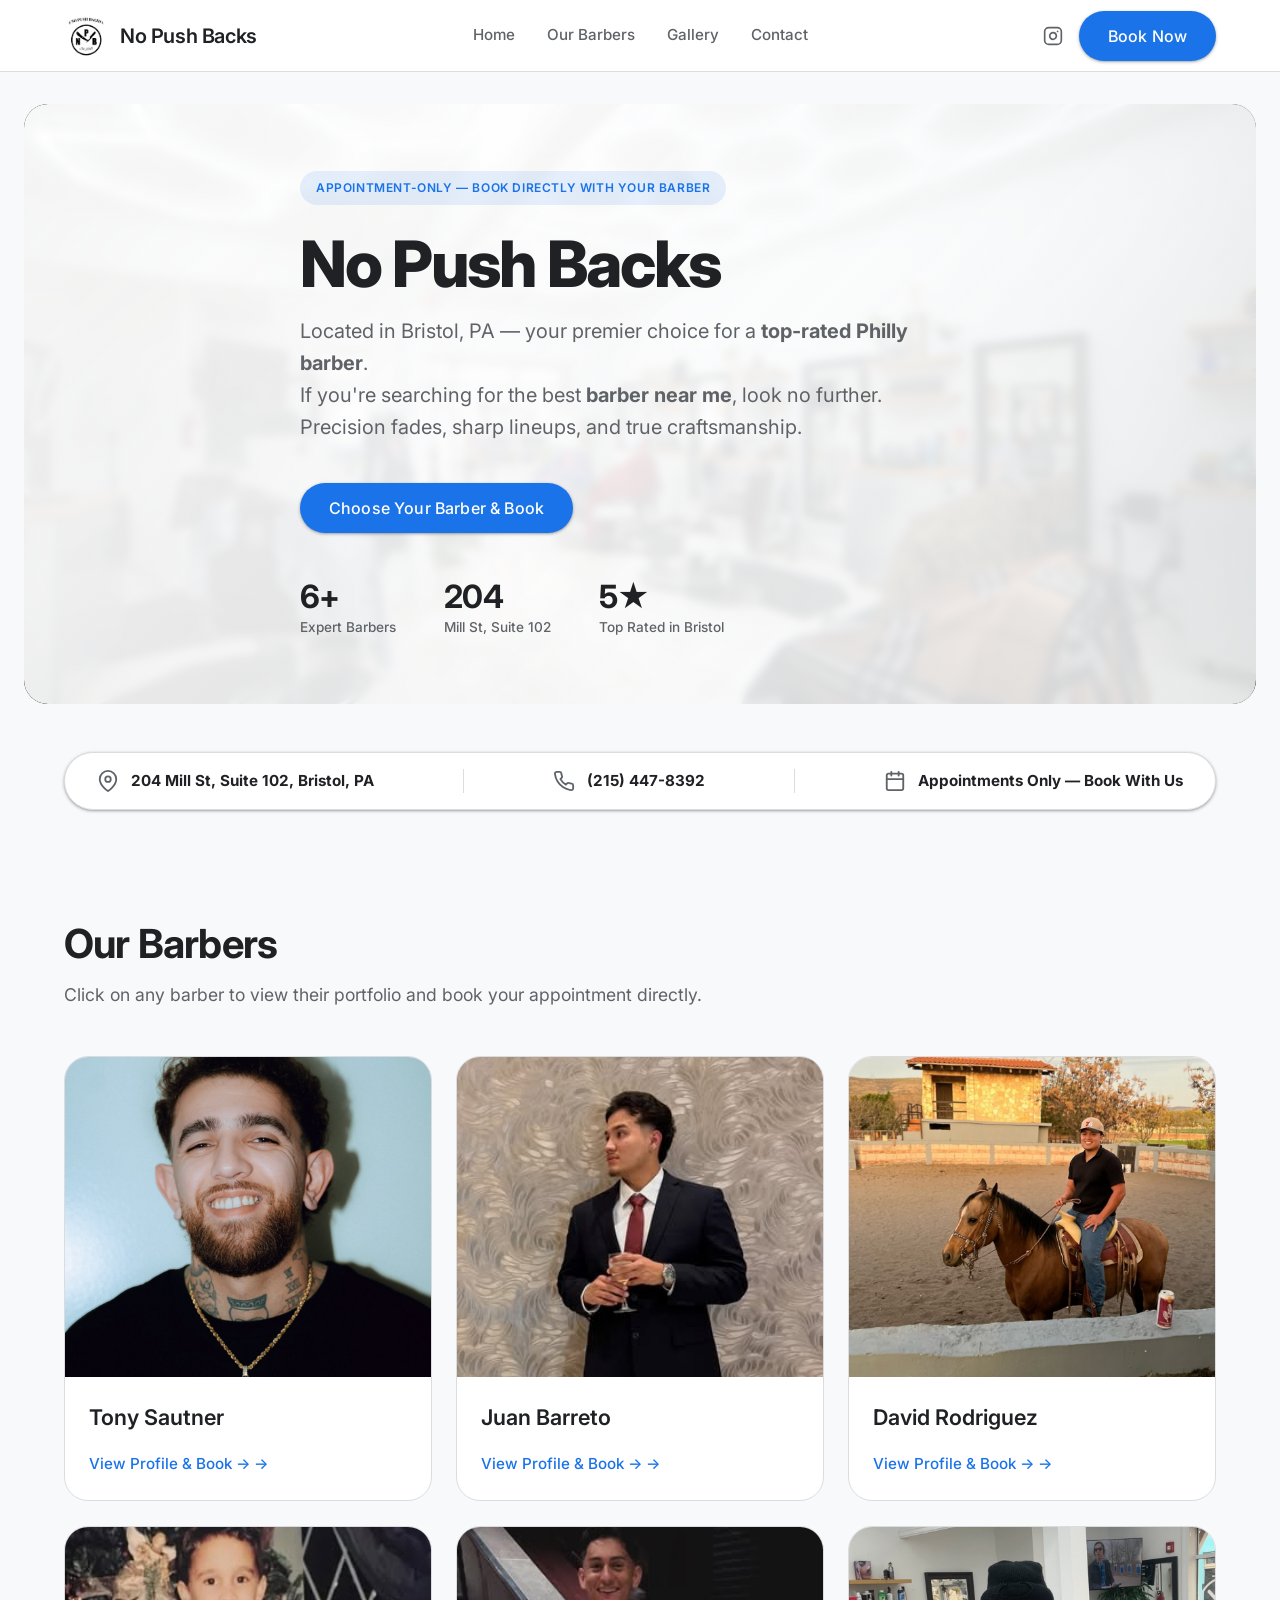
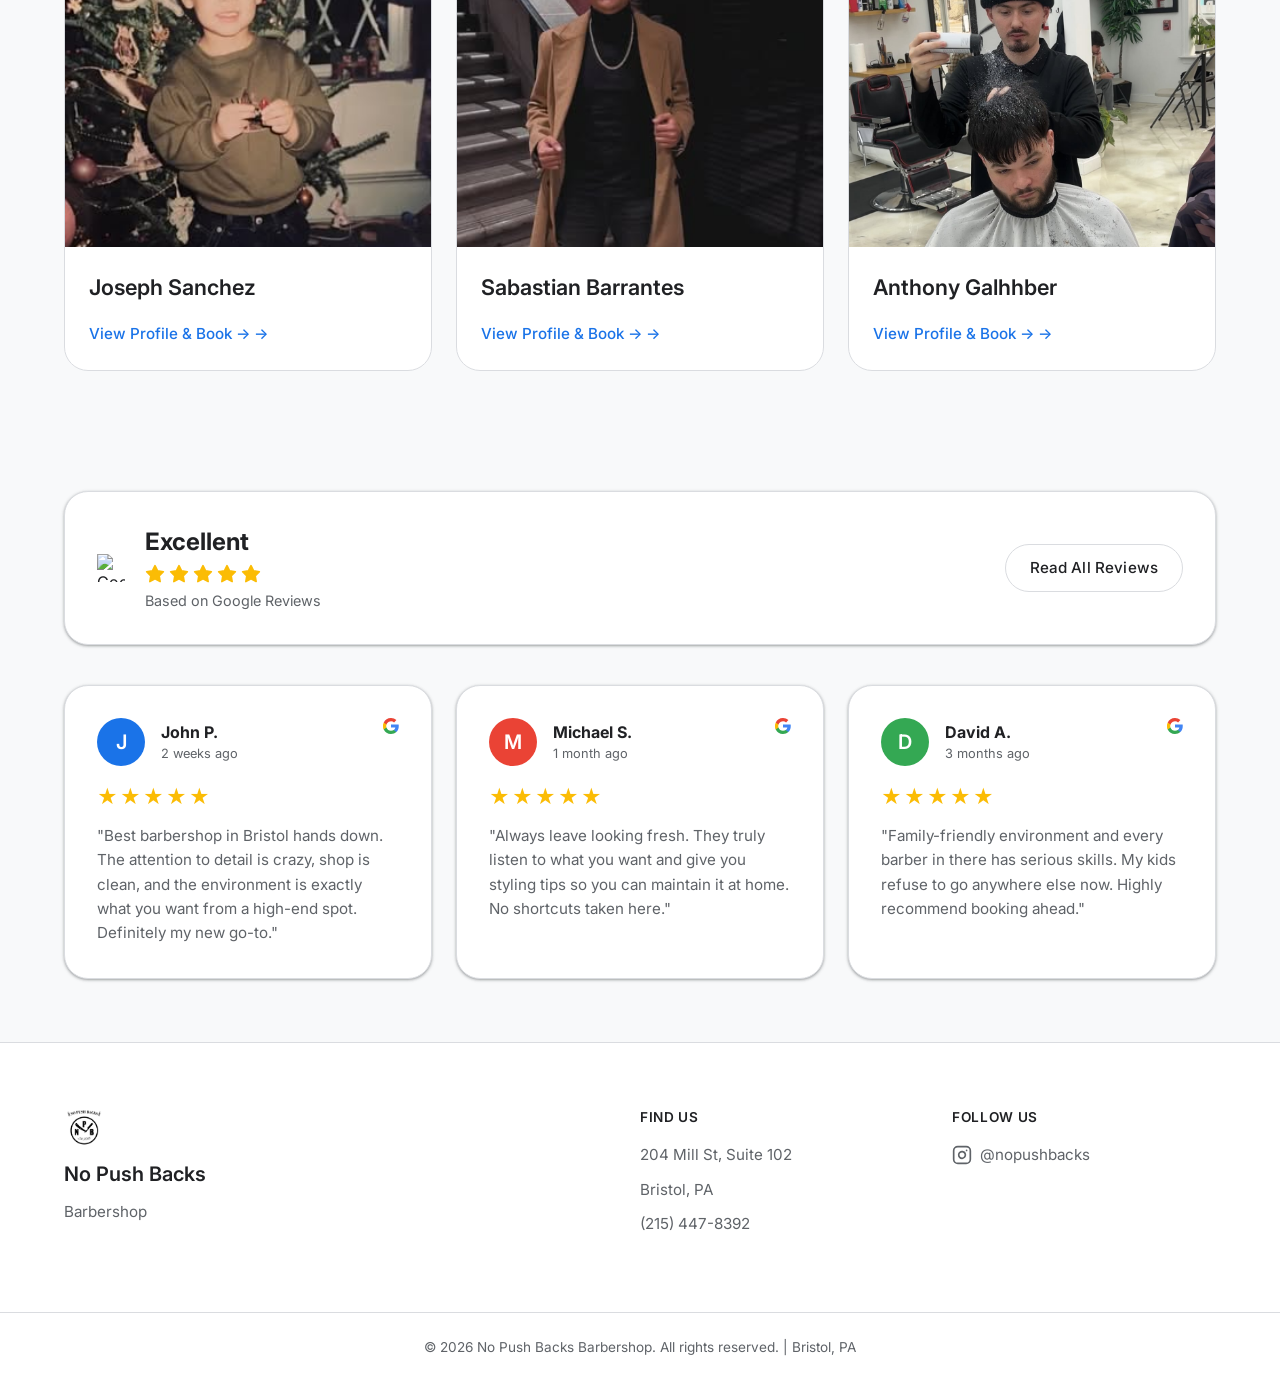
==== commit 00d4c2f6: "Massive local SEO overhaul for barber keywords and Google Schema Markup" ====
--- a/index.html
+++ b/index.html
@@ -3,16 +3,54 @@
 <head>
     <meta charset="UTF-8">
     <meta name="viewport" content="width=device-width, initial-scale=1.0">
-    <title>No Push Backs Barbershop | 204 Mill St, Bristol PA</title>
+    <title>No Push Backs Barbershop | Best Barber in Bristol & Philly</title>
     <link rel="icon" type="image/png" href="favicon.png">
-    <meta name="description" content="No Push Backs Barbershop - Bristol, PA's premier barbershop at 204 Mill St Suite 102. Expert cuts by Juan Barreto, Tony Sautner, David Rodriguez, Joseph Sanchez, Sabastian Barrantes & Anthony Galhhber. Call (215) 447-8392.">
-    <meta name="keywords" content="barbershop Bristol PA, barber Bristol Pennsylvania, haircut Bristol, No Push Backs barbershop, 204 Mill St barbershop">
-    <meta property="og:title" content="No Push Backs Barbershop | Bristol, PA">
-    <meta property="og:description" content="Premier barbershop in Bristol, PA. Expert cuts & grooming at 204 Mill St Suite 102. Call (215) 447-8392.">
+    <meta name="description" content="Looking for the best barber near you? No Push Backs Barbershop in Bristol, PA offers premier men's haircuts, precision fades, and grooming just outside of Philly. Book now.">
+    <meta name="keywords" content="barber near me, barber in philly, philly barber, bristol barber, best barbershop bucks county, mens haircut near me, fade, beard trim, No Push Backs Barbershop">
+    <meta property="og:title" content="No Push Backs Barbershop | Top Rated Barber in Bristol & Philly">
+    <meta property="og:description" content="Looking for the best barber near you? No Push Backs Barbershop in Bristol, PA offers premier men's haircuts, precision fades, and grooming just outside of Philly.">
     <link rel="preconnect" href="https://fonts.googleapis.com">
     <link rel="preconnect" href="https://fonts.gstatic.com" crossorigin>
     <link href="https://fonts.googleapis.com/css2?family=Inter:wght@300;400;500;600;700;800&display=swap" rel="stylesheet">
     <link rel="stylesheet" href="css/style.css">
+
+    <!-- Local Business SEO Schema Markup -->
+    <script type="application/ld+json">
+    {
+      "@context": "https://schema.org",
+      "@type": "Barbershop",
+      "name": "No Push Backs Barbershop",
+      "image": "https://raw.githubusercontent.com/jawnman/NPB/main/npb.jpg",
+      "url": "https://no-push-backs.vercel.app/",
+      "telephone": "+12154478392",
+      "address": {
+        "@type": "PostalAddress",
+        "streetAddress": "204 Mill St, Suite 102",
+        "addressLocality": "Bristol",
+        "addressRegion": "PA",
+        "postalCode": "19007",
+        "addressCountry": "US"
+    },
+      "geo": {
+        "@type": "GeoCoordinates",
+        "latitude": "40.0984",
+        "longitude": "-74.8516"
+      },
+      "openingHoursSpecification": [
+        {
+          "@type": "OpeningHoursSpecification",
+          "dayOfWeek": ["Monday", "Tuesday", "Wednesday", "Thursday", "Friday", "Saturday"],
+          "opens": "09:00",
+          "closes": "20:00"
+        }
+      ],
+      "areaServed": ["Bristol, PA", "Philadelphia, PA", "Bucks County, PA"],
+      "priceRange": "$$",
+      "sameAs": [
+        "https://www.instagram.com/nopushbacks/"
+      ]
+    }
+    </script>
 </head>
 <body>
     <header class="main-header">
@@ -45,7 +83,7 @@
                 <div class="hero-badge">Appointment-Only &mdash; Book Directly With Your Barber</div>
                 <h2 class="hero-title">No Push Backs</h2>
                 <p class="hero-sub-name">Barbershop</p>
-                <p class="hero-subtitle">Located in Bristol, PA — right outside Philly.<br>Six barbers, one shop, no shortcuts. Find your guy, see his work,<br>and book directly through his page.</p>
+                <p class="hero-subtitle">Located in Bristol, PA — your premier choice for a <strong>top-rated Philly barber</strong>.<br>If you're searching for the best <strong>barber near me</strong>, look no further.<br>Precision fades, sharp lineups, and true craftsmanship.</p>
                 <div class="hero-cta-group"><a href="#barbers" class="btn btn-primary">Choose Your Barber &amp; Book</a></div>
                 <div class="hero-stats">
                     <div class="stat">
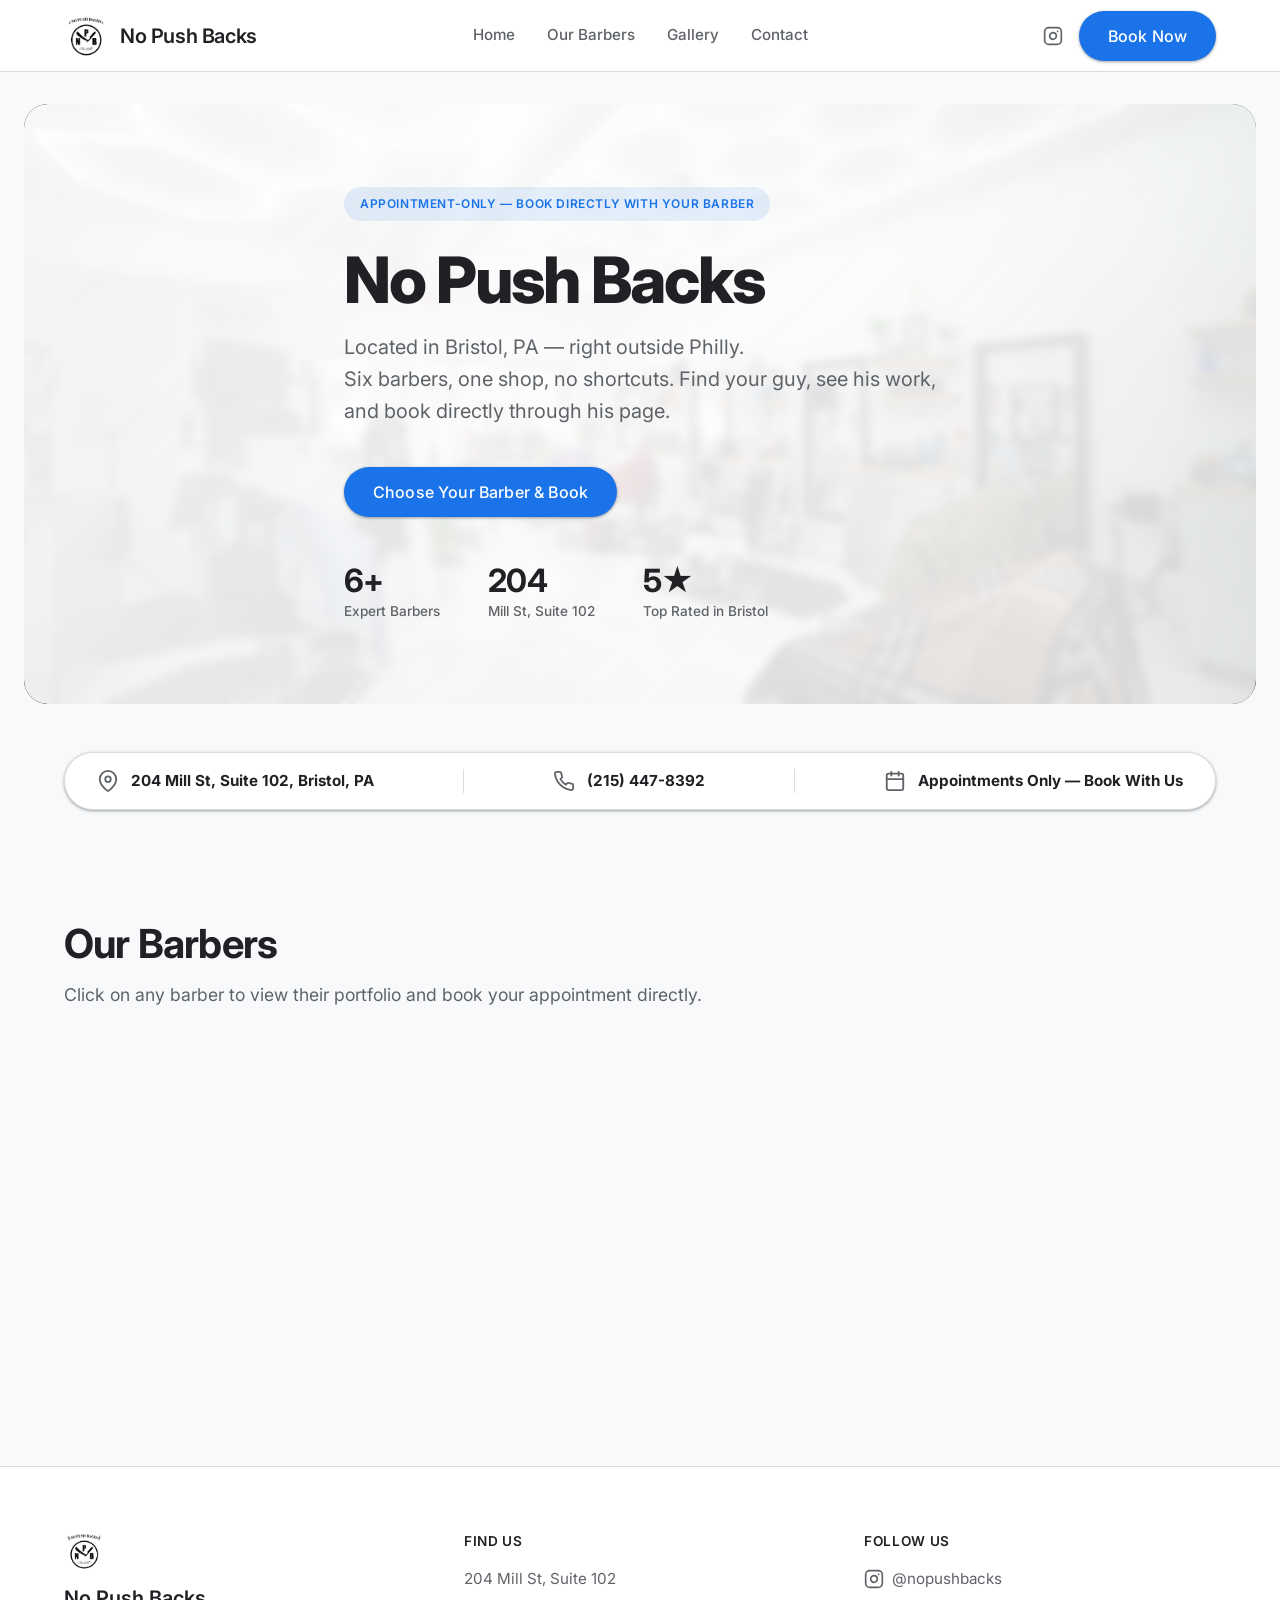
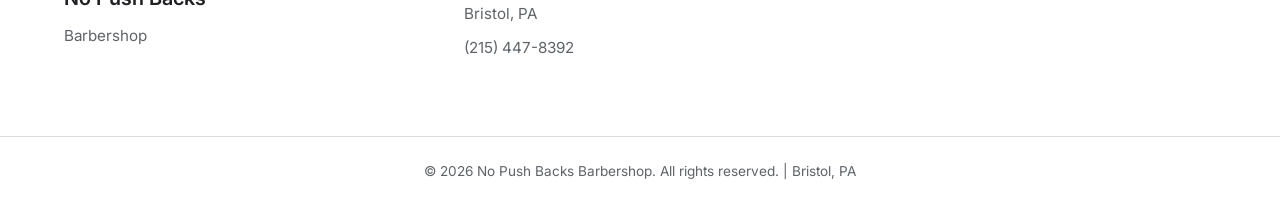
==== commit 29226760: "Add animated rotating reviews carousel with 9 Google reviews" ====
--- a/index.html
+++ b/index.html
@@ -83,7 +83,7 @@
                 <div class="hero-badge">Appointment-Only &mdash; Book Directly With Your Barber</div>
                 <h2 class="hero-title">No Push Backs</h2>
                 <p class="hero-sub-name">Barbershop</p>
-                <p class="hero-subtitle">Located in Bristol, PA — your premier choice for a <strong>top-rated Philly barber</strong>.<br>If you're searching for the best <strong>barber near me</strong>, look no further.<br>Precision fades, sharp lineups, and true craftsmanship.</p>
+                <p class="hero-subtitle">Located in Bristol, PA — right outside Philly.<br>Six barbers, one shop, no shortcuts. Find your guy, see his work,<br>and book directly through his page.</p>
                 <div class="hero-cta-group"><a href="#barbers" class="btn btn-primary">Choose Your Barber &amp; Book</a></div>
                 <div class="hero-stats">
                     <div class="stat">
@@ -158,51 +158,11 @@
                     <a href="https://share.google/1DiK7yxvi7BHwCEg1" target="_blank" class="btn btn-outline google-btn">Read All Reviews</a>
                 </div>
 
-                <div class="reviews-grid">
-                    <div class="review-card">
-                        <div class="review-user">
-                            <div class="user-avatar" style="background-color: #1a73e8;">J</div>
-                            <div class="user-info">
-                                <strong>John P.</strong>
-                                <span>2 weeks ago</span>
-                            </div>
-                            <svg class="g-icon" xmlns="http://www.w3.org/2000/svg" width="16" height="16" viewBox="0 0 24 24"><path fill="#4285F4" d="M23.64 12.2c0-.82-.07-1.62-.2-2.4H12v4.56h6.52a5.56 5.56 0 0 1-2.42 3.65v3.04h3.91c2.3-2.12 3.63-5.24 3.63-8.85z"/><path fill="#34A853" d="M12 24c3.27 0 6.02-1.08 8.03-2.93l-3.91-3.04c-1.09.73-2.48 1.16-4.12 1.16-3.17 0-5.85-2.14-6.81-5.02H1.14v3.13A11.96 11.96 0 0 0 12 24z"/><path fill="#FBBC05" d="M5.19 14.17a7.22 7.22 0 0 1 0-4.34V6.7H1.14a11.97 11.97 0 0 0 0 10.6l4.05-3.13z"/><path fill="#EA4335" d="M12 4.81c1.78 0 3.38.61 4.64 1.8l3.48-3.48A11.95 11.95 0 0 0 12 0 11.96 11.96 0 0 0 1.14 6.7l4.05 3.13c.96-2.88 3.64-5.02 6.81-5.02z"/></svg>
-                        </div>
-                        <div class="review-stars">
-                            ★★★★★
-                        </div>
-                        <p class="review-text">"Best barbershop in Bristol hands down. The attention to detail is crazy, shop is clean, and the environment is exactly what you want from a high-end spot. Definitely my new go-to."</p>
-                    </div>
-
-                    <div class="review-card">
-                        <div class="review-user">
-                            <div class="user-avatar" style="background-color: #ea4335;">M</div>
-                            <div class="user-info">
-                                <strong>Michael S.</strong>
-                                <span>1 month ago</span>
-                            </div>
-                            <svg class="g-icon" xmlns="http://www.w3.org/2000/svg" width="16" height="16" viewBox="0 0 24 24"><path fill="#4285F4" d="M23.64 12.2c0-.82-.07-1.62-.2-2.4H12v4.56h6.52a5.56 5.56 0 0 1-2.42 3.65v3.04h3.91c2.3-2.12 3.63-5.24 3.63-8.85z"/><path fill="#34A853" d="M12 24c3.27 0 6.02-1.08 8.03-2.93l-3.91-3.04c-1.09.73-2.48 1.16-4.12 1.16-3.17 0-5.85-2.14-6.81-5.02H1.14v3.13A11.96 11.96 0 0 0 12 24z"/><path fill="#FBBC05" d="M5.19 14.17a7.22 7.22 0 0 1 0-4.34V6.7H1.14a11.97 11.97 0 0 0 0 10.6l4.05-3.13z"/><path fill="#EA4335" d="M12 4.81c1.78 0 3.38.61 4.64 1.8l3.48-3.48A11.95 11.95 0 0 0 12 0 11.96 11.96 0 0 0 1.14 6.7l4.05 3.13c.96-2.88 3.64-5.02 6.81-5.02z"/></svg>
-                        </div>
-                        <div class="review-stars">
-                            ★★★★★
-                        </div>
-                        <p class="review-text">"Always leave looking fresh. They truly listen to what you want and give you styling tips so you can maintain it at home. No shortcuts taken here."</p>
-                    </div>
-
-                    <div class="review-card">
-                        <div class="review-user">
-                            <div class="user-avatar" style="background-color: #34a853;">D</div>
-                            <div class="user-info">
-                                <strong>David A.</strong>
-                                <span>3 months ago</span>
-                            </div>
-                            <svg class="g-icon" xmlns="http://www.w3.org/2000/svg" width="16" height="16" viewBox="0 0 24 24"><path fill="#4285F4" d="M23.64 12.2c0-.82-.07-1.62-.2-2.4H12v4.56h6.52a5.56 5.56 0 0 1-2.42 3.65v3.04h3.91c2.3-2.12 3.63-5.24 3.63-8.85z"/><path fill="#34A853" d="M12 24c3.27 0 6.02-1.08 8.03-2.93l-3.91-3.04c-1.09.73-2.48 1.16-4.12 1.16-3.17 0-5.85-2.14-6.81-5.02H1.14v3.13A11.96 11.96 0 0 0 12 24z"/><path fill="#FBBC05" d="M5.19 14.17a7.22 7.22 0 0 1 0-4.34V6.7H1.14a11.97 11.97 0 0 0 0 10.6l4.05-3.13z"/><path fill="#EA4335" d="M12 4.81c1.78 0 3.38.61 4.64 1.8l3.48-3.48A11.95 11.95 0 0 0 12 0 11.96 11.96 0 0 0 1.14 6.7l4.05 3.13c.96-2.88 3.64-5.02 6.81-5.02z"/></svg>
-                        </div>
-                        <div class="review-stars">
-                            ★★★★★
-                        </div>
-                        <p class="review-text">"Family-friendly environment and every barber in there has serious skills. My kids refuse to go anywhere else now. Highly recommend booking ahead."</p>
-                    </div>
+                <div class="reviews-carousel-wrapper">
+                    <div class="reviews-carousel" id="reviews-carousel">
+                        <!-- Cards injected by JS -->
+                    </div>
+                    <div class="carousel-dots" id="carousel-dots"></div>
                 </div>
             </div>
         </section>
--- a/css/style.css
+++ b/css/style.css
@@ -305,7 +305,7 @@
     color: var(--text-primary); padding: 64px 0 32px;
 }
 .footer-content {
-    display: grid; grid-template-columns: 2fr 1fr 1fr; gap: 48px; margin-bottom: 64px;
+    display: grid; grid-template-columns: 1fr 1fr 1fr; gap: 48px; margin-bottom: 64px;
 }
 .footer-brand { display: flex; flex-direction: column; gap: 12px; }
 .footer-logo {
@@ -594,11 +594,7 @@
     font-size: 0.95rem;
 }
 
-.reviews-grid {
-    display: grid;
-    grid-template-columns: repeat(3, 1fr);
-    gap: 24px;
-}
+
 
 .review-card {
     background: var(--bg-surface);
@@ -684,3 +680,88 @@
         grid-template-columns: 1fr;
     }
 }
+
+/* ===== REVIEWS CAROUSEL ===== */
+.reviews-carousel-wrapper {
+    position: relative;
+    overflow: hidden;
+}
+
+.reviews-carousel {
+    display: flex;
+    transition: transform 0.7s cubic-bezier(0.16, 1, 0.3, 1);
+    will-change: transform;
+}
+
+.carousel-slide {
+    display: grid;
+    grid-template-columns: repeat(3, 1fr);
+    gap: 24px;
+    min-width: 100%;
+    flex-shrink: 0;
+    padding: 4px;
+}
+
+.carousel-dots {
+    display: flex;
+    justify-content: center;
+    gap: 10px;
+    margin-top: 32px;
+}
+
+.carousel-dot {
+    width: 10px;
+    height: 10px;
+    border-radius: 50%;
+    background: var(--border-color);
+    border: none;
+    cursor: pointer;
+    transition: all 0.4s cubic-bezier(0.16, 1, 0.3, 1);
+    padding: 0;
+}
+
+.carousel-dot.active {
+    background: var(--accent-color);
+    transform: scale(1.3);
+    box-shadow: 0 0 8px rgba(26, 115, 232, 0.4);
+}
+
+.review-card {
+    animation: none;
+    opacity: 1;
+}
+
+.carousel-slide .review-card {
+    animation: cardPop 0.6s cubic-bezier(0.16, 1, 0.3, 1) both;
+}
+
+.carousel-slide .review-card:nth-child(2) {
+    animation-delay: 0.1s;
+}
+
+.carousel-slide .review-card:nth-child(3) {
+    animation-delay: 0.2s;
+}
+
+@keyframes cardPop {
+    from {
+        opacity: 0;
+        transform: translateY(20px) scale(0.95);
+    }
+    to {
+        opacity: 1;
+        transform: translateY(0) scale(1);
+    }
+}
+
+@media (max-width: 992px) {
+    .carousel-slide {
+        grid-template-columns: repeat(2, 1fr);
+    }
+}
+
+@media (max-width: 768px) {
+    .carousel-slide {
+        grid-template-columns: 1fr;
+    }
+}
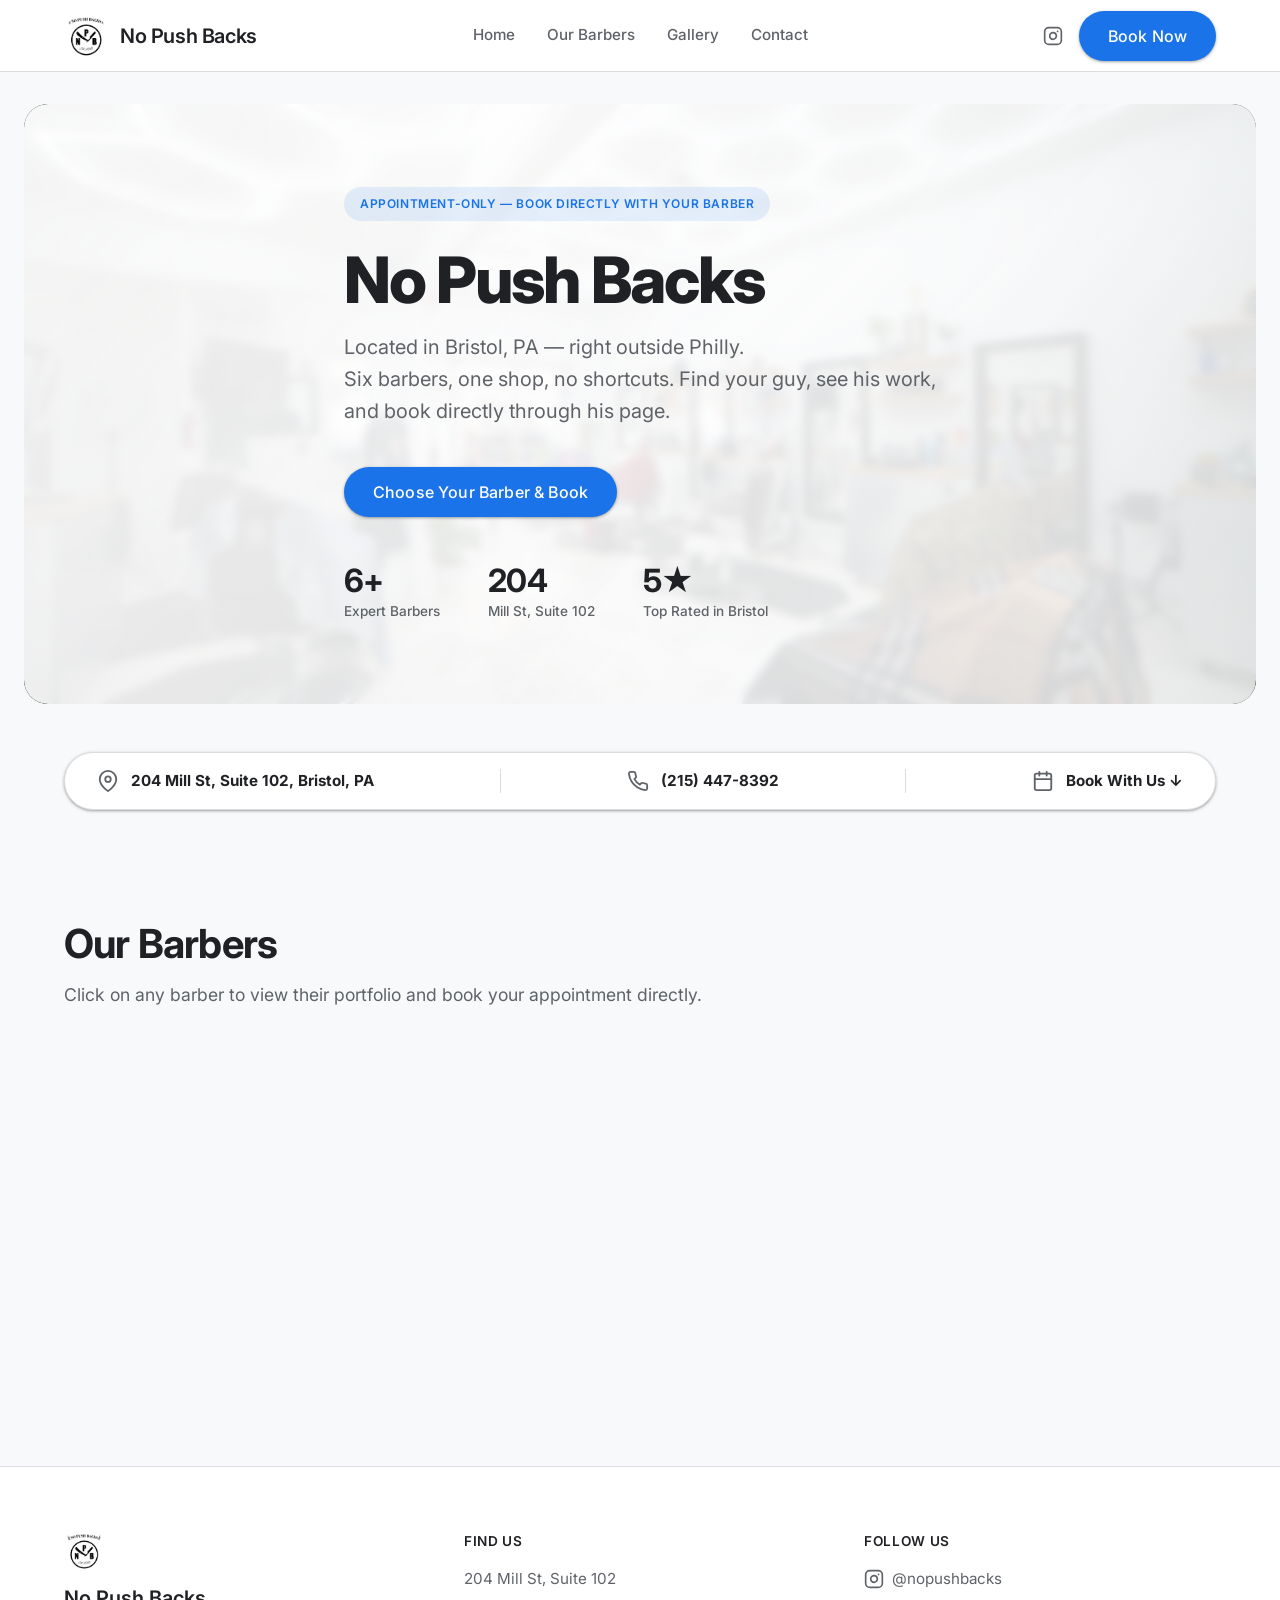
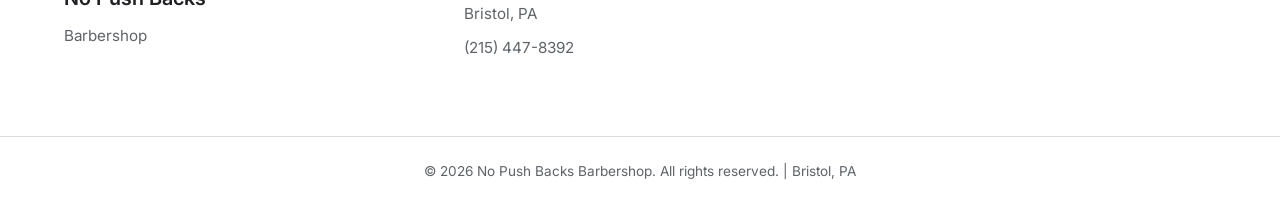
==== commit 64380914: "Change Appointments Only to clickable Book With Us that scrolls to barbers" ====
--- a/index.html
+++ b/index.html
@@ -122,7 +122,7 @@
                 <div class="loc-divider"></div>
                 <div class="loc-item">
                     <svg xmlns="http://www.w3.org/2000/svg" width="22" height="22" viewBox="0 0 24 24" fill="none" stroke="currentColor" stroke-width="2" stroke-linecap="round" stroke-linejoin="round"><rect x="3" y="4" width="18" height="18" rx="2" ry="2"></rect><line x1="16" y1="2" x2="16" y2="6"></line><line x1="8" y1="2" x2="8" y2="6"></line><line x1="3" y1="10" x2="21" y2="10"></line></svg>
-                    <strong>Appointments Only &mdash; Book With Us</strong>
+                    <a href="#barbers" style="text-decoration:none;color:inherit;"><strong>Book With Us &darr;</strong></a>
                 </div>
             </div>
         </section>
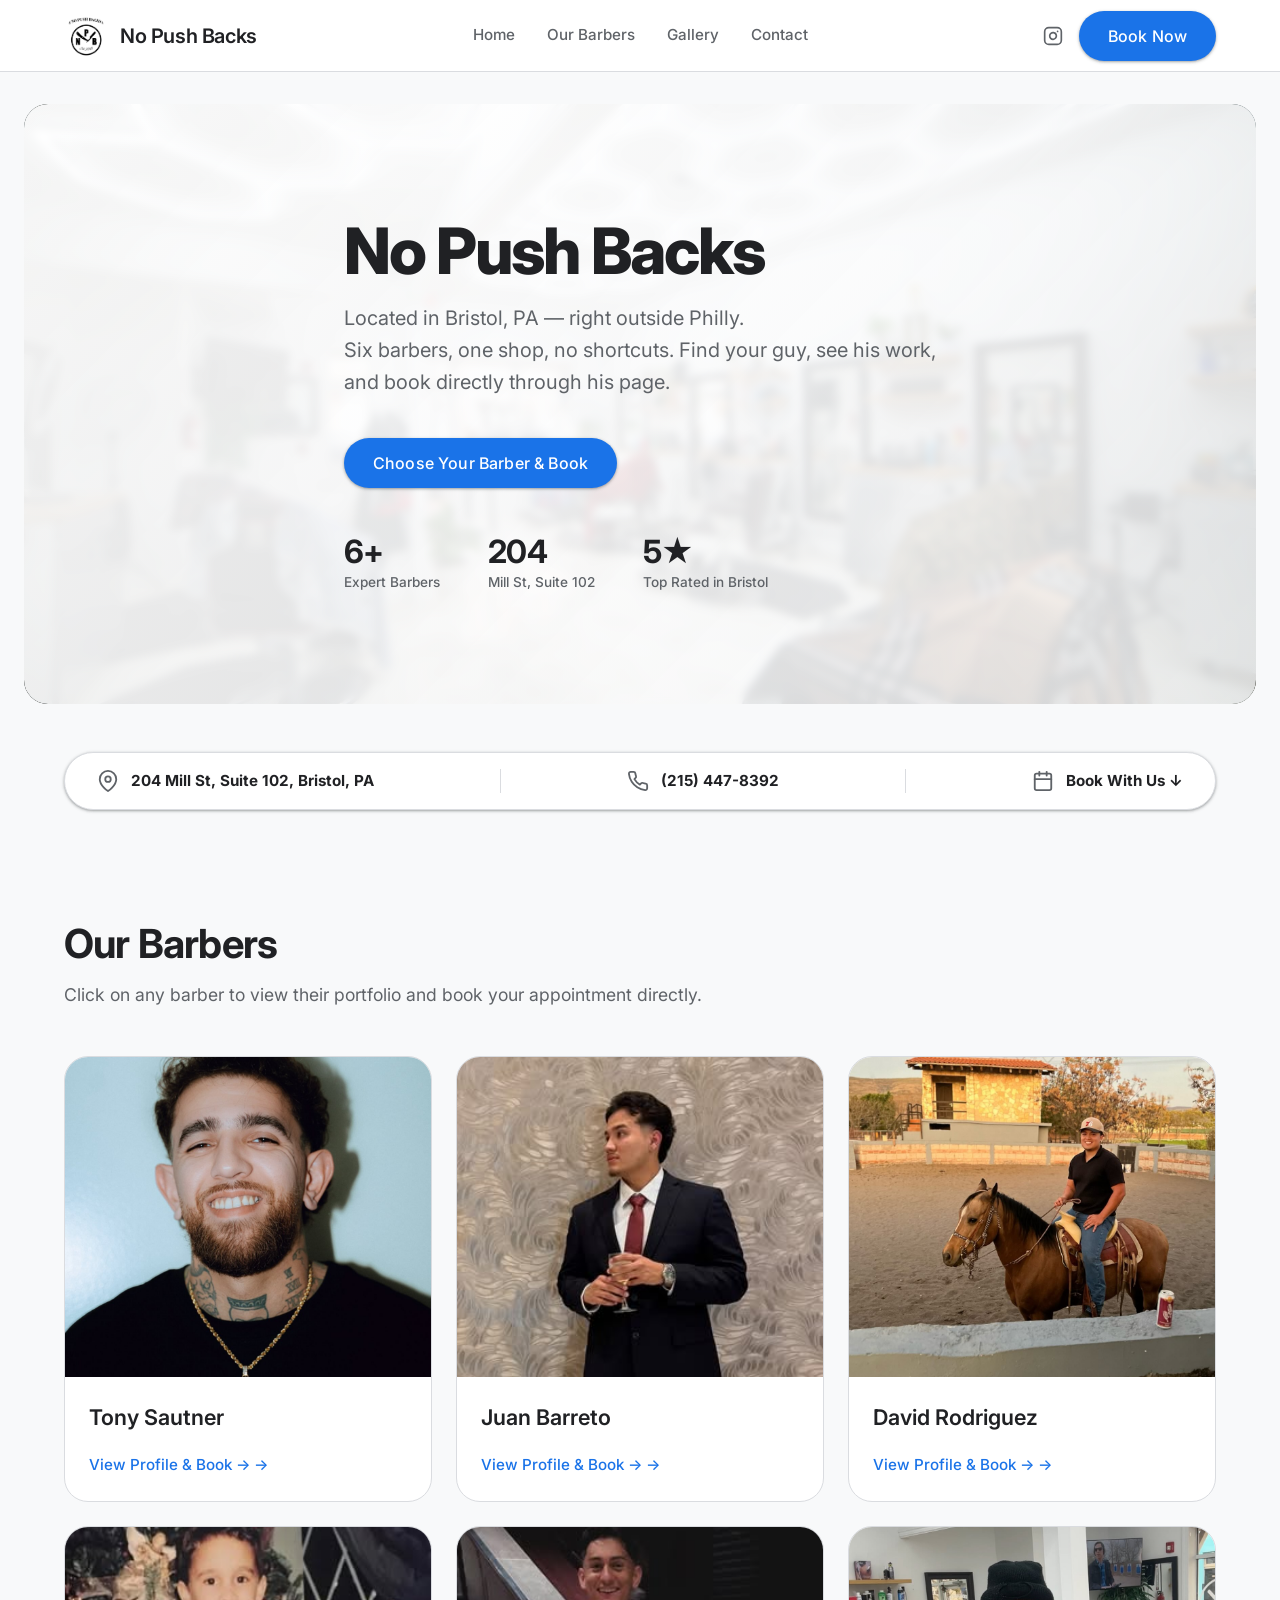
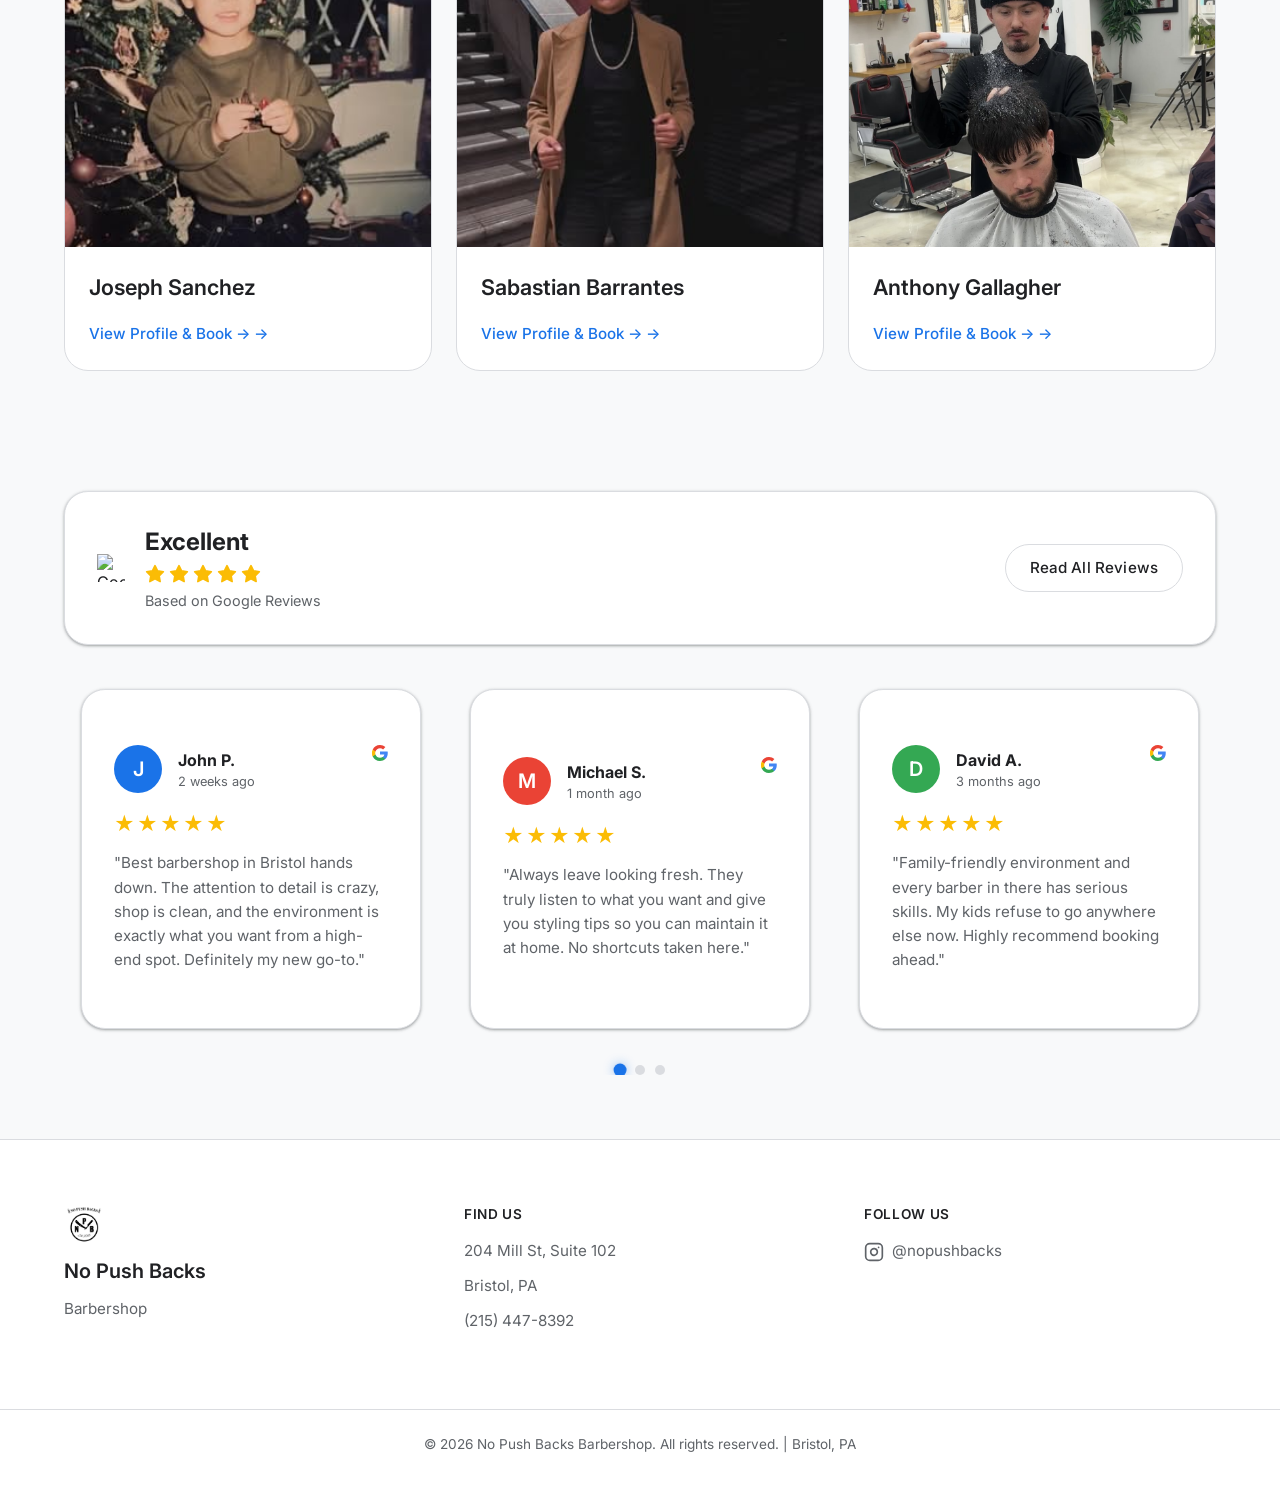
==== commit c3884878: "Remove appointment-only text and gallery eyebrow text" ====
--- a/index.html
+++ b/index.html
@@ -80,7 +80,6 @@
         <section id="hero" class="hero">
             <div class="hero-overlay"></div>
             <div class="container hero-content">
-                <div class="hero-badge">Appointment-Only &mdash; Book Directly With Your Barber</div>
                 <h2 class="hero-title">No Push Backs</h2>
                 <p class="hero-sub-name">Barbershop</p>
                 <p class="hero-subtitle">Located in Bristol, PA — right outside Philly.<br>Six barbers, one shop, no shortcuts. Find your guy, see his work,<br>and book directly through his page.</p>
--- a/css/style.css
+++ b/css/style.css
@@ -700,6 +700,8 @@
     min-width: 100%;
     flex-shrink: 0;
     padding: 4px;
+    align-items: stretch;
+    justify-items: center;
 }
 
 .carousel-dots {
@@ -729,6 +731,12 @@
 .review-card {
     animation: none;
     opacity: 1;
+    aspect-ratio: 1 / 1;
+    display: flex;
+    flex-direction: column;
+    justify-content: center;
+    max-width: 340px;
+    margin: 0 auto;
 }
 
 .carousel-slide .review-card {
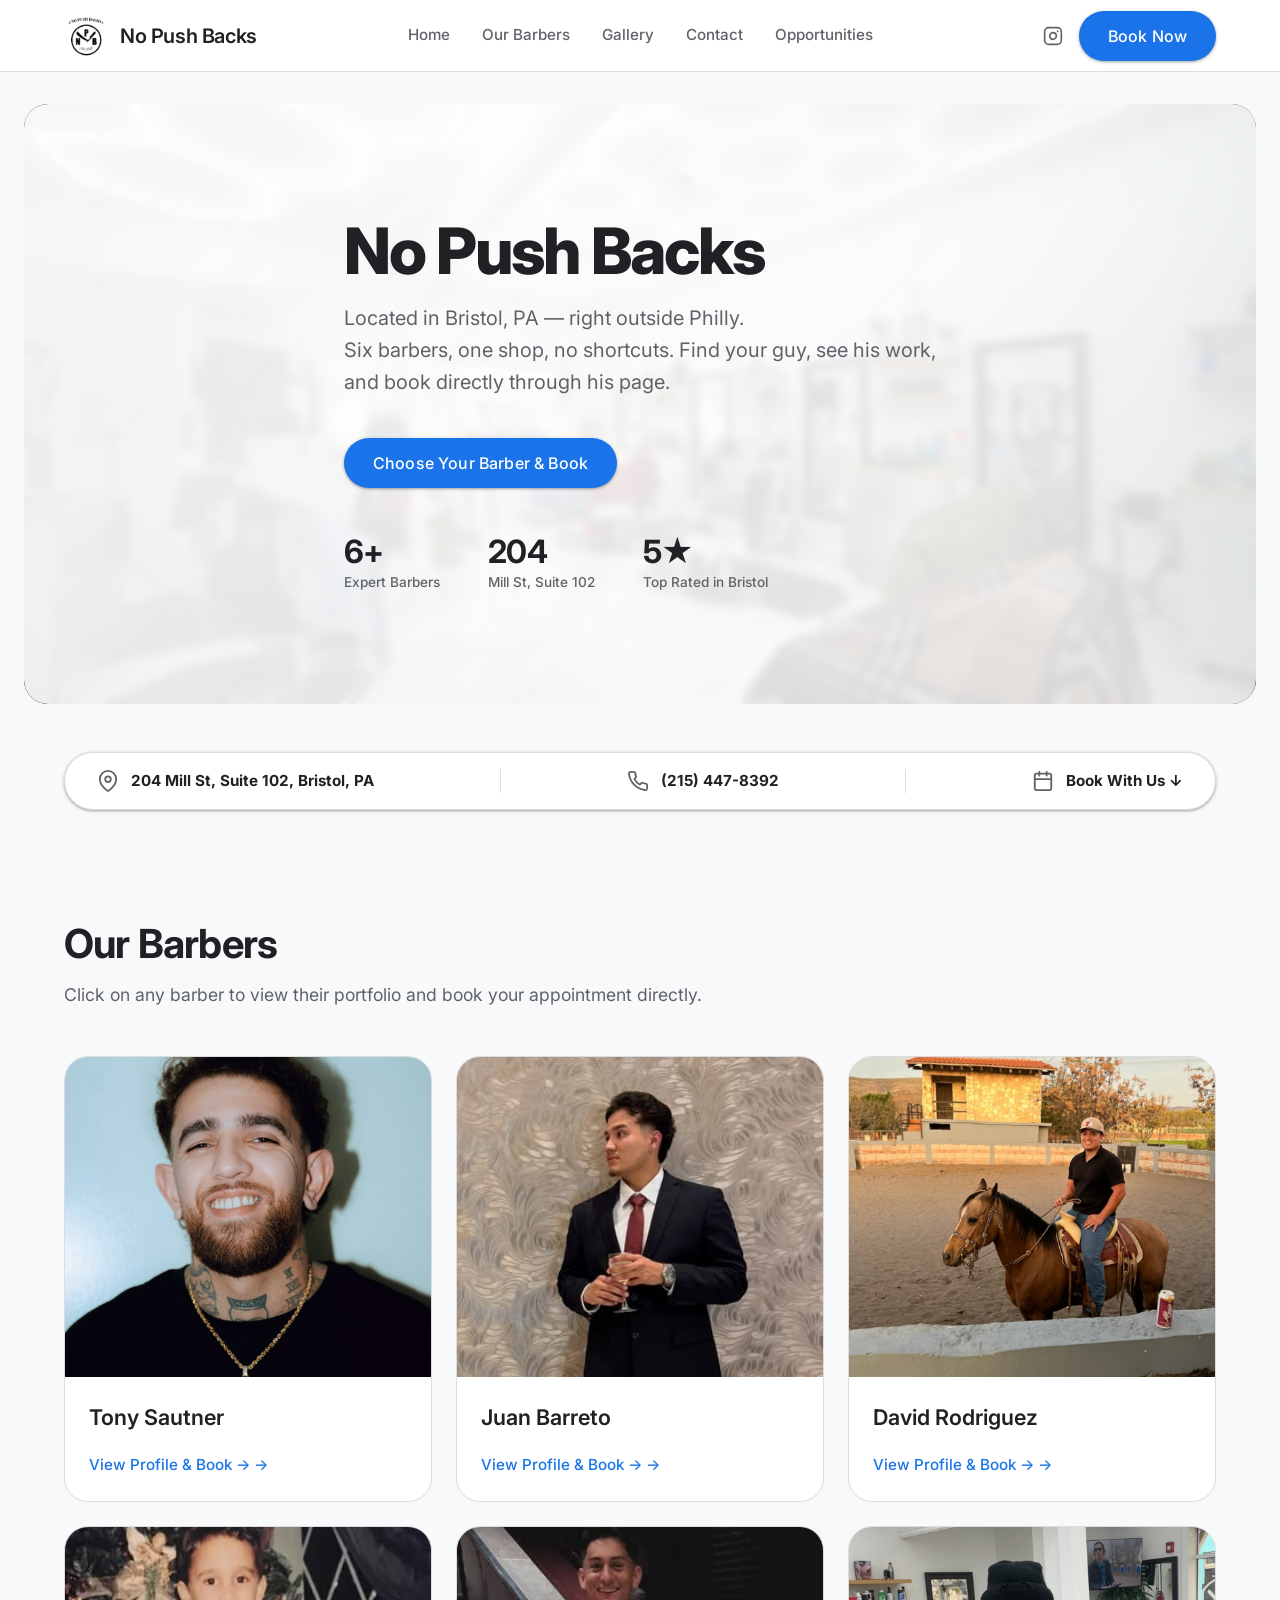
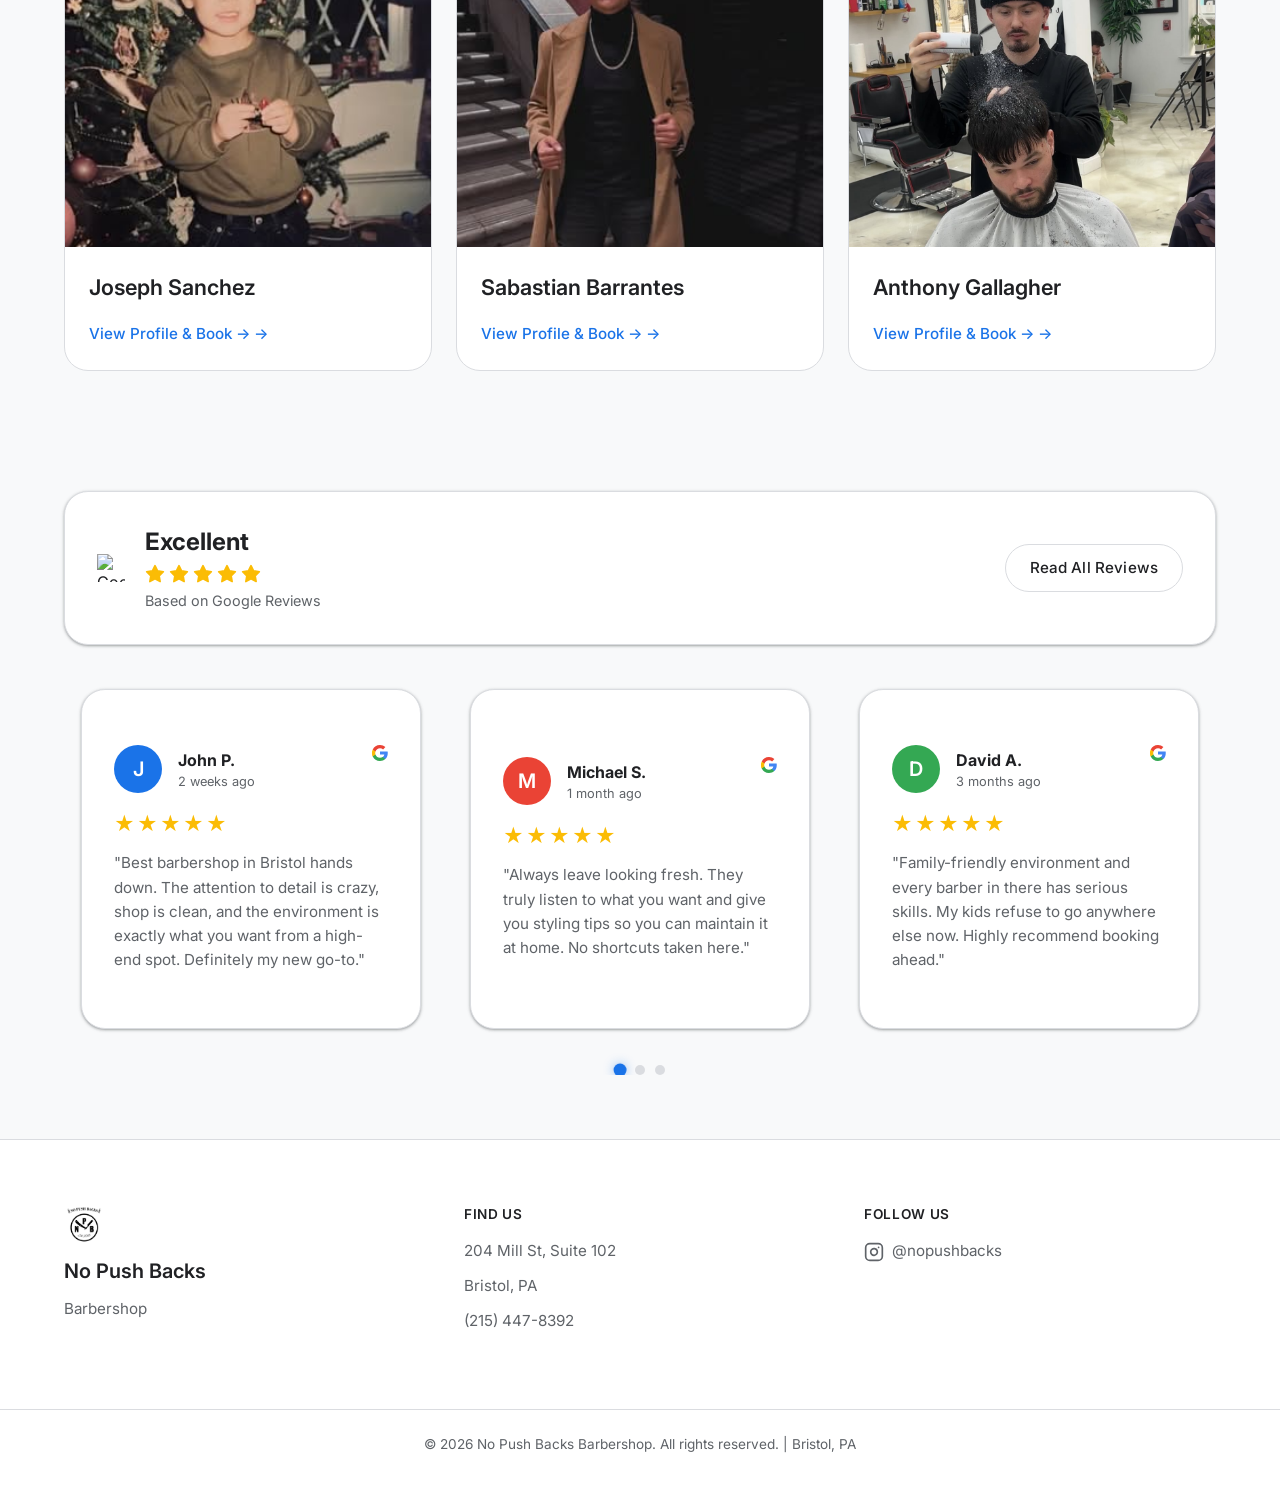
==== commit 310f1ee4: "Add Opportunities page with career form, Resend email integration, and nav links" ====
--- a/index.html
+++ b/index.html
@@ -66,6 +66,7 @@
                 <a href="#barbers">Our Barbers</a>
                 <a href="gallery.html">Gallery</a>
                 <a href="contact.html">Contact</a>
+                            <a href="opportunities.html">Opportunities</a>
             </nav>
             <div class="header-cta">
                 <a href="https://www.instagram.com/nopushbacks/?hl=en" target="_blank" class="ig-btn" aria-label="Instagram">
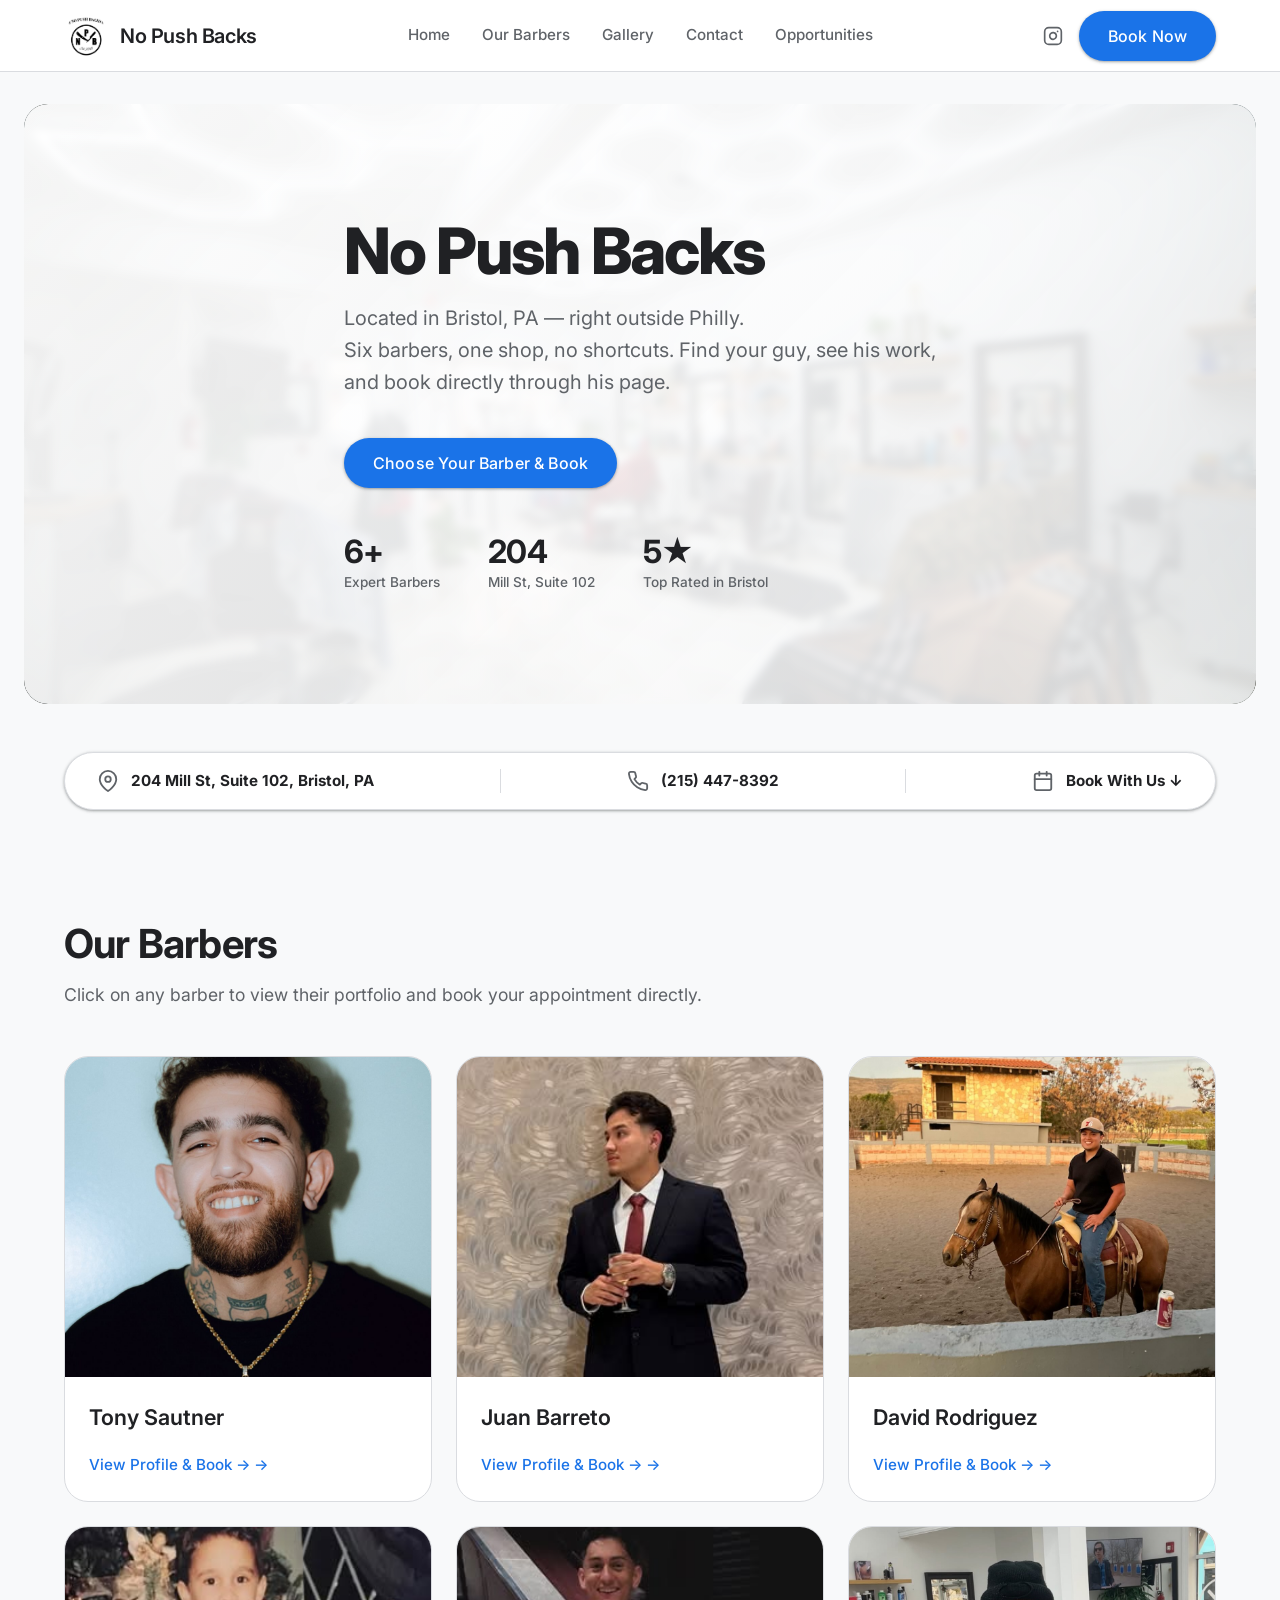
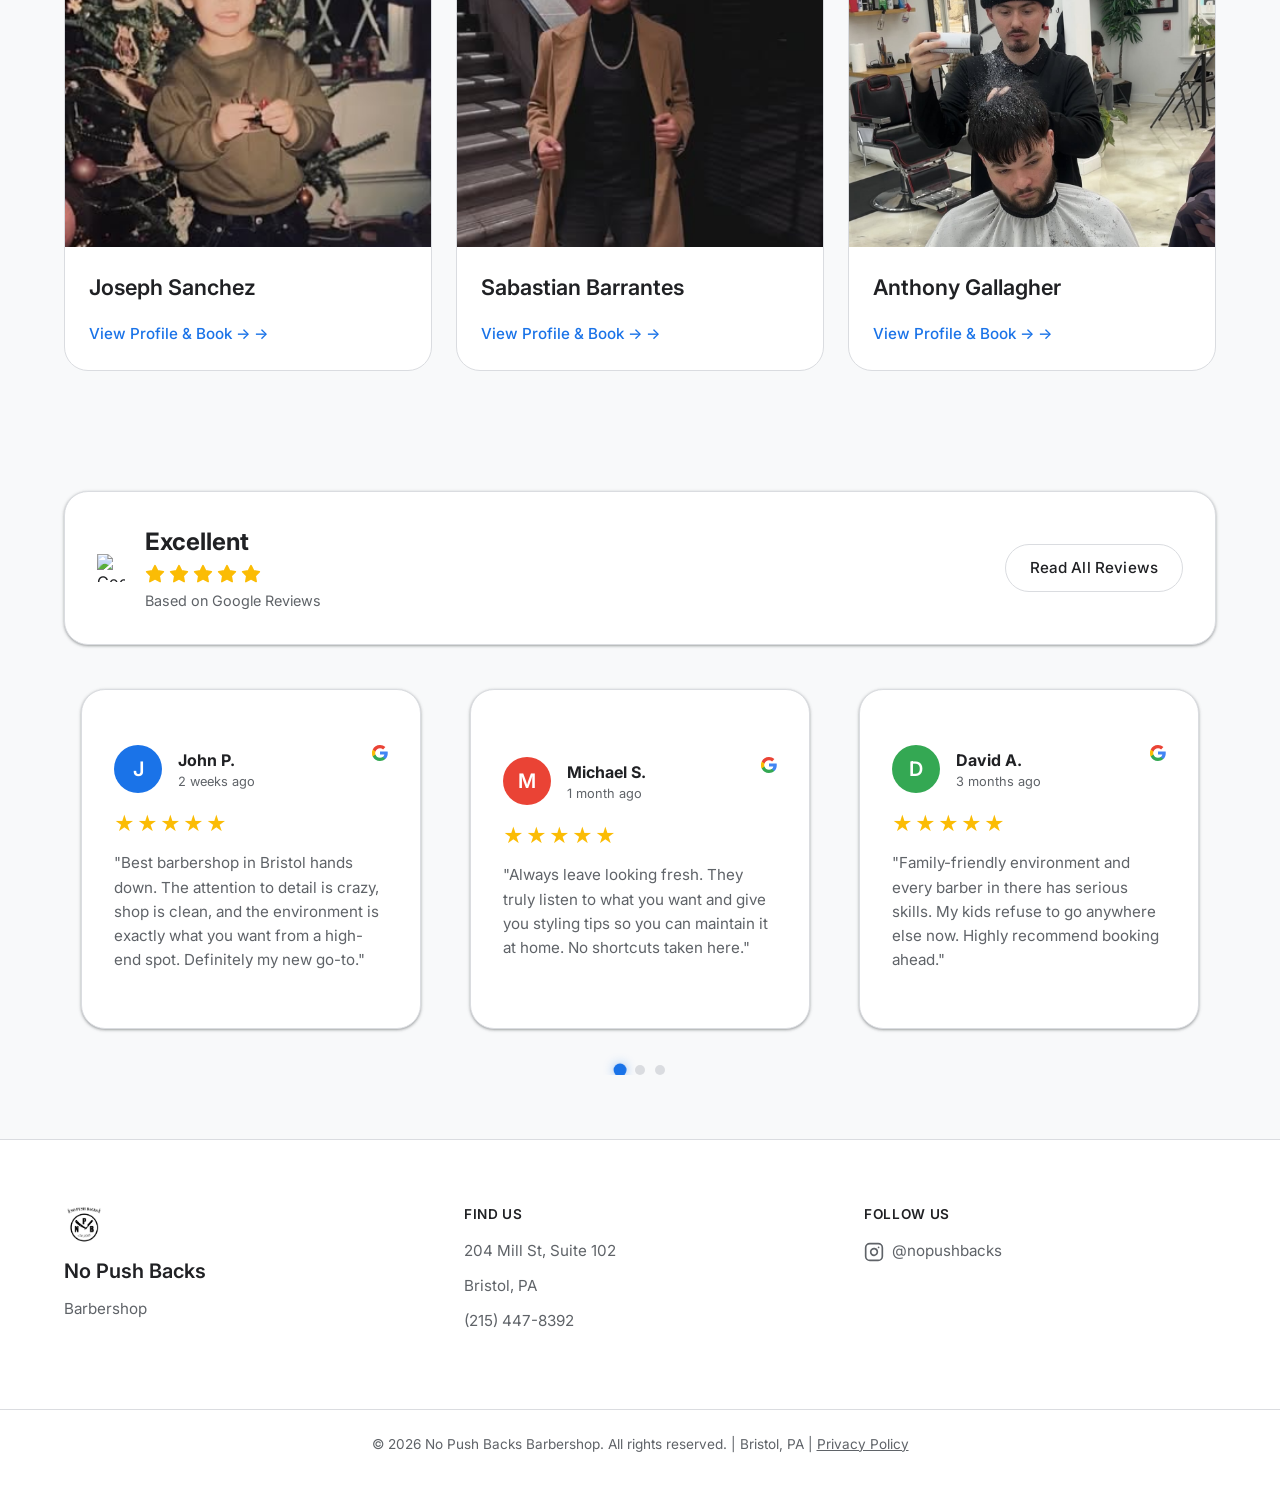
==== commit 317b3a24: "Add Privacy Policy page, footer links, and consent checkbox on careers form" ====
--- a/index.html
+++ b/index.html
@@ -187,7 +187,7 @@
             </div>
         </div>
         <div class="footer-bottom">
-            <p>&copy; 2026 No Push Backs Barbershop. All rights reserved. | Bristol, PA</p>
+            <p>&copy; 2026 No Push Backs Barbershop. All rights reserved. | Bristol, PA | <a href="privacy.html" style="color: var(--text-secondary); text-decoration: underline;">Privacy Policy</a></p>
         </div>
     </footer>
 
